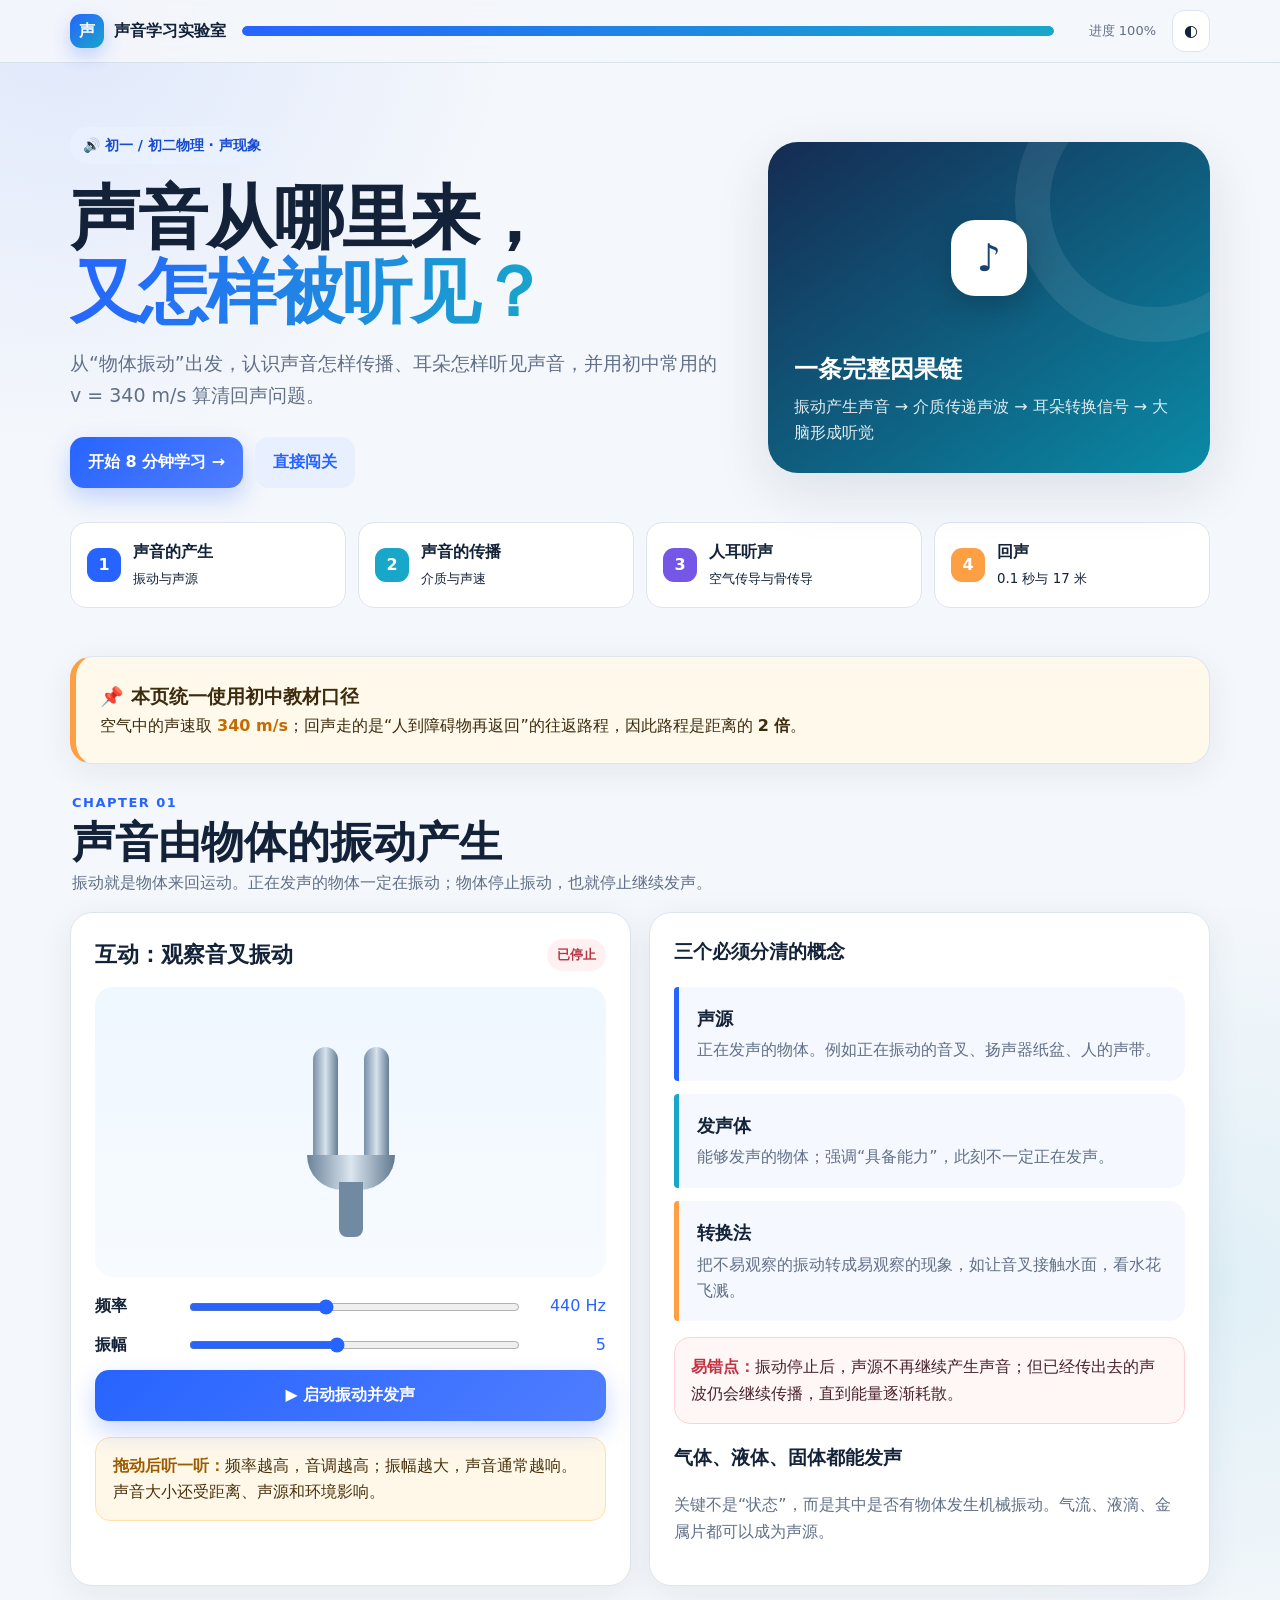
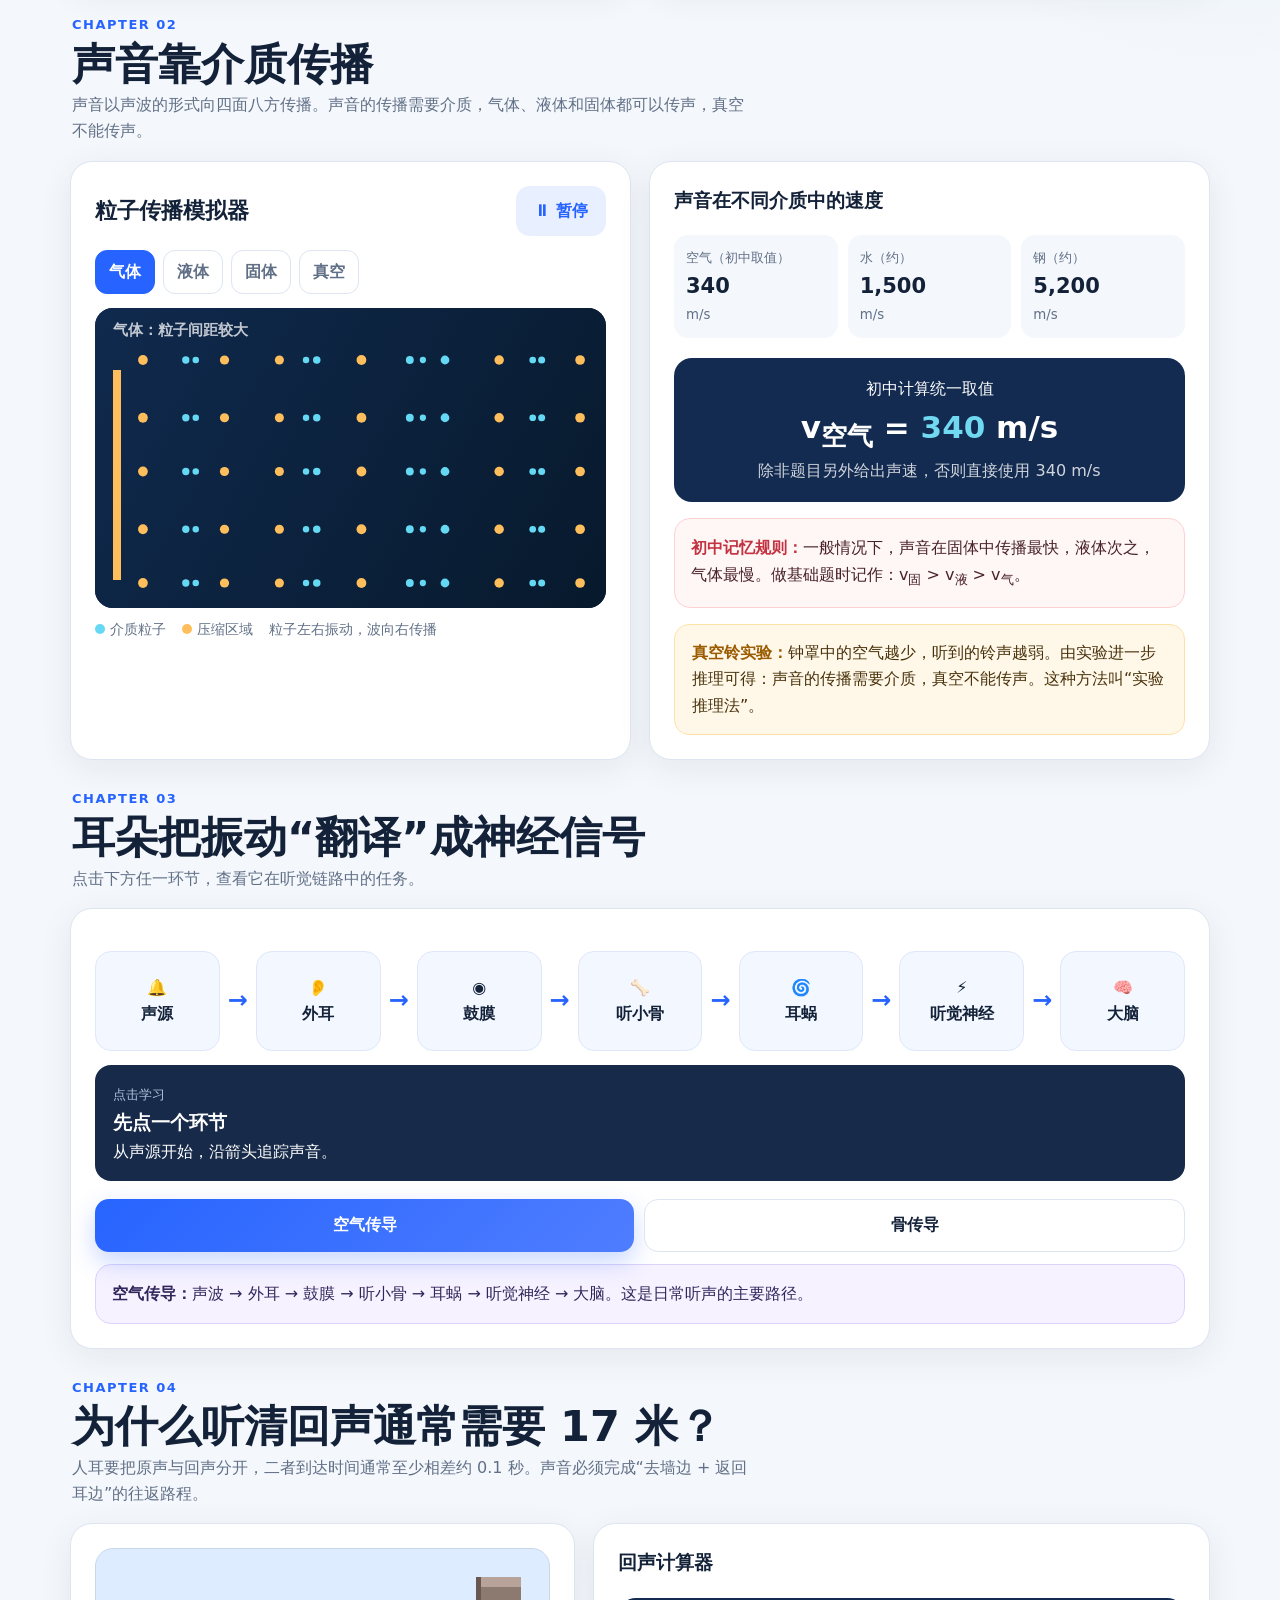
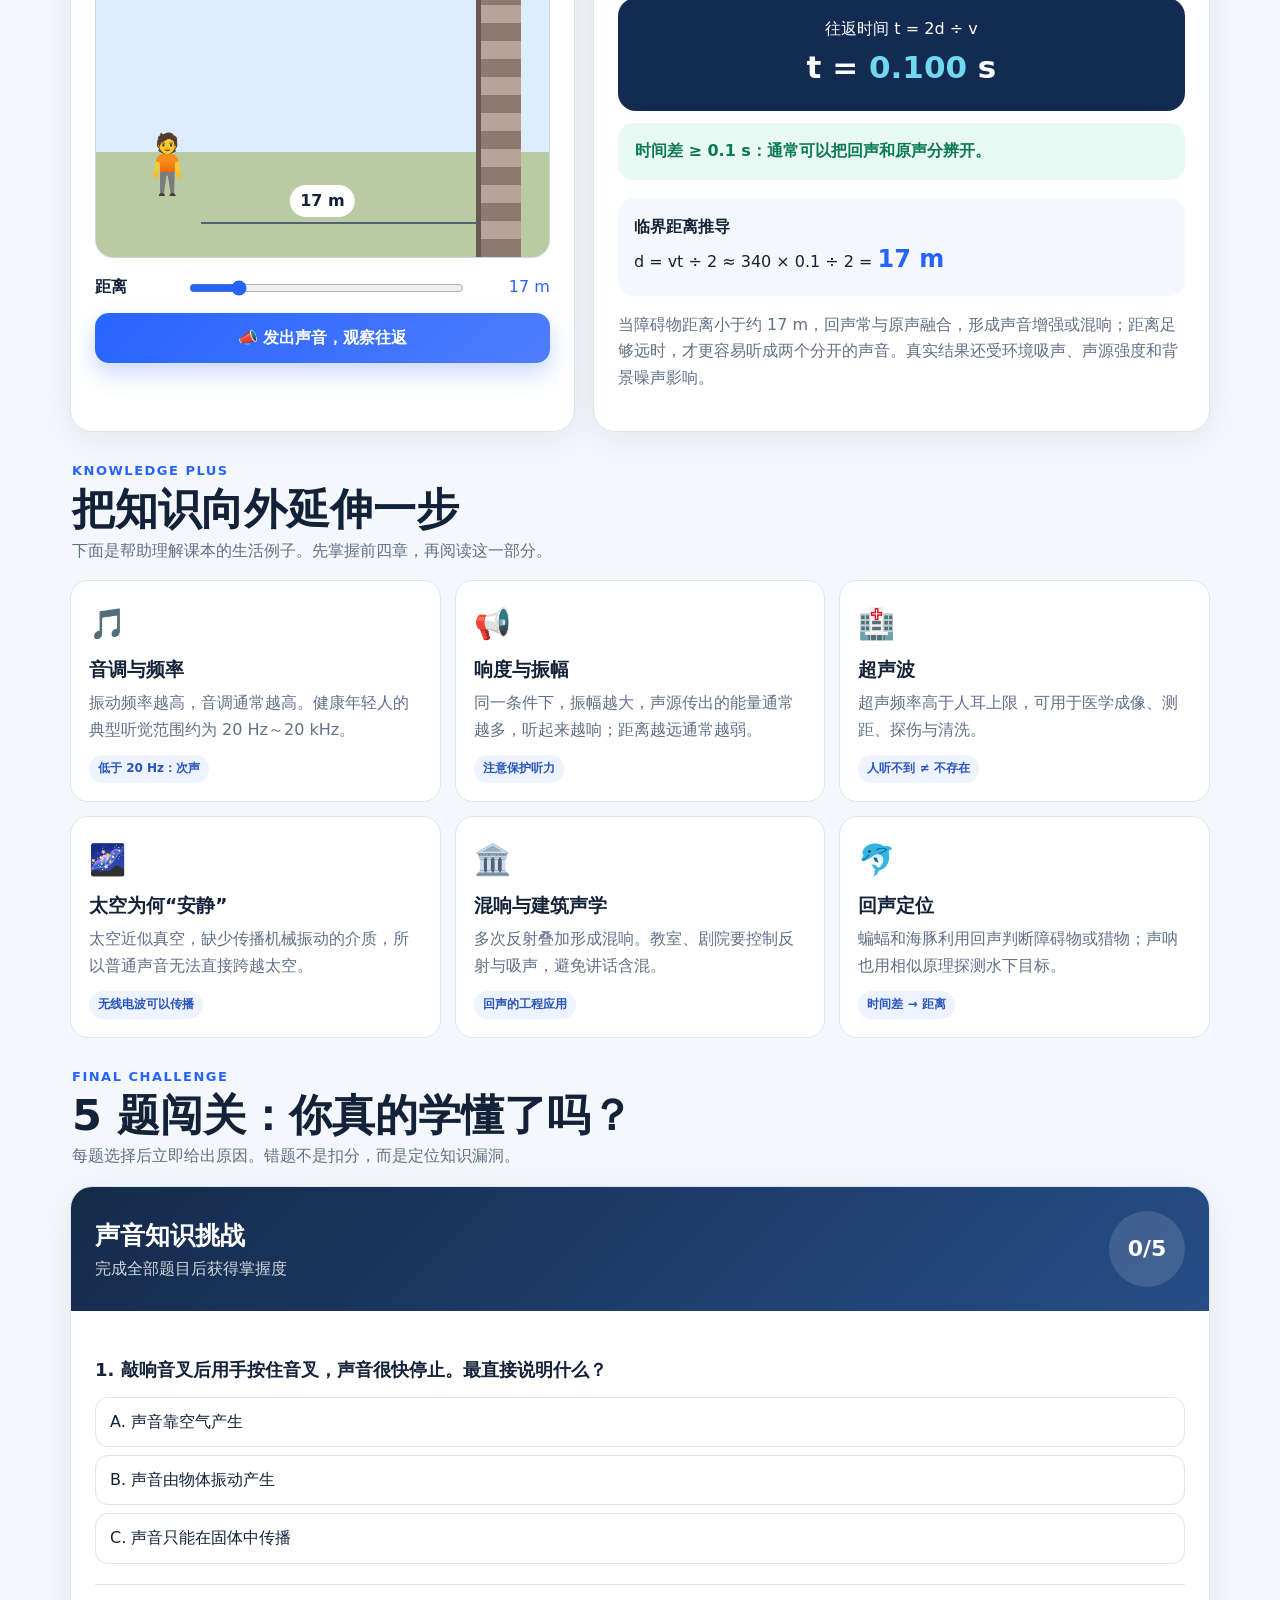
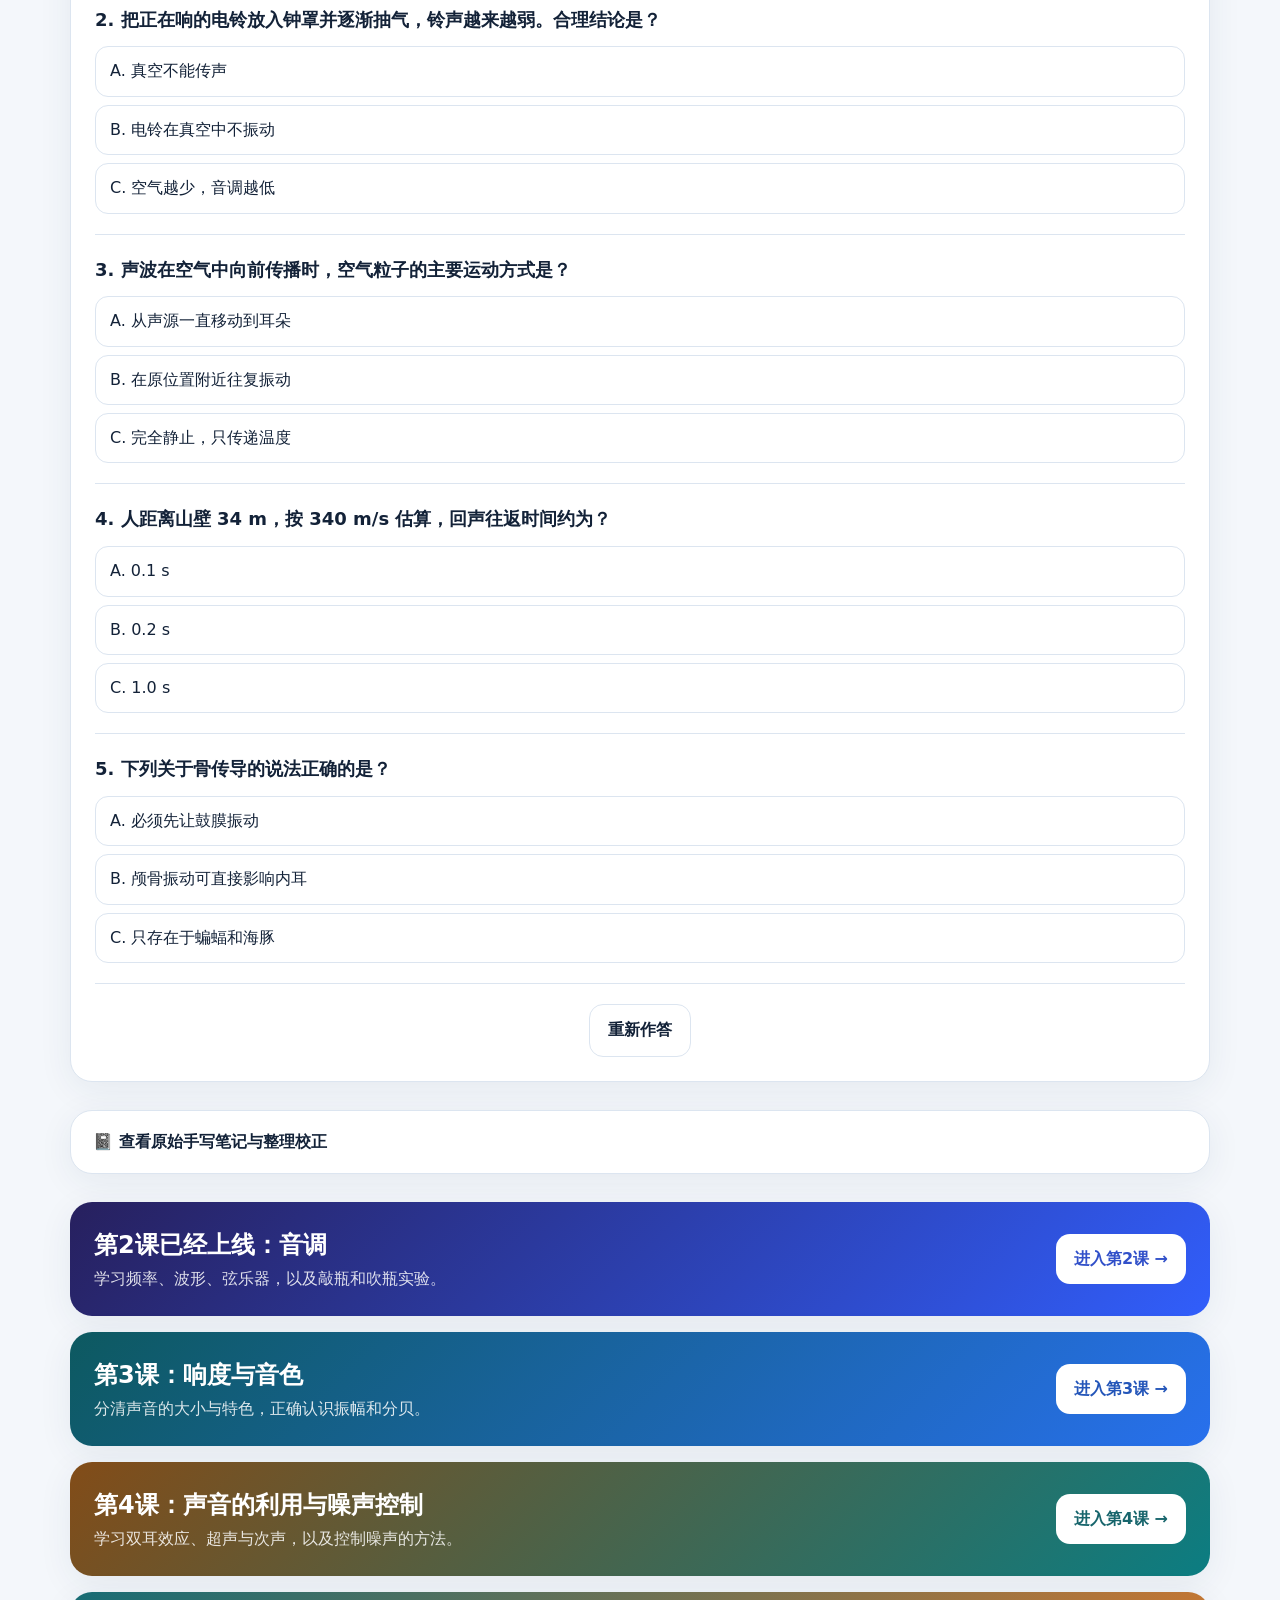
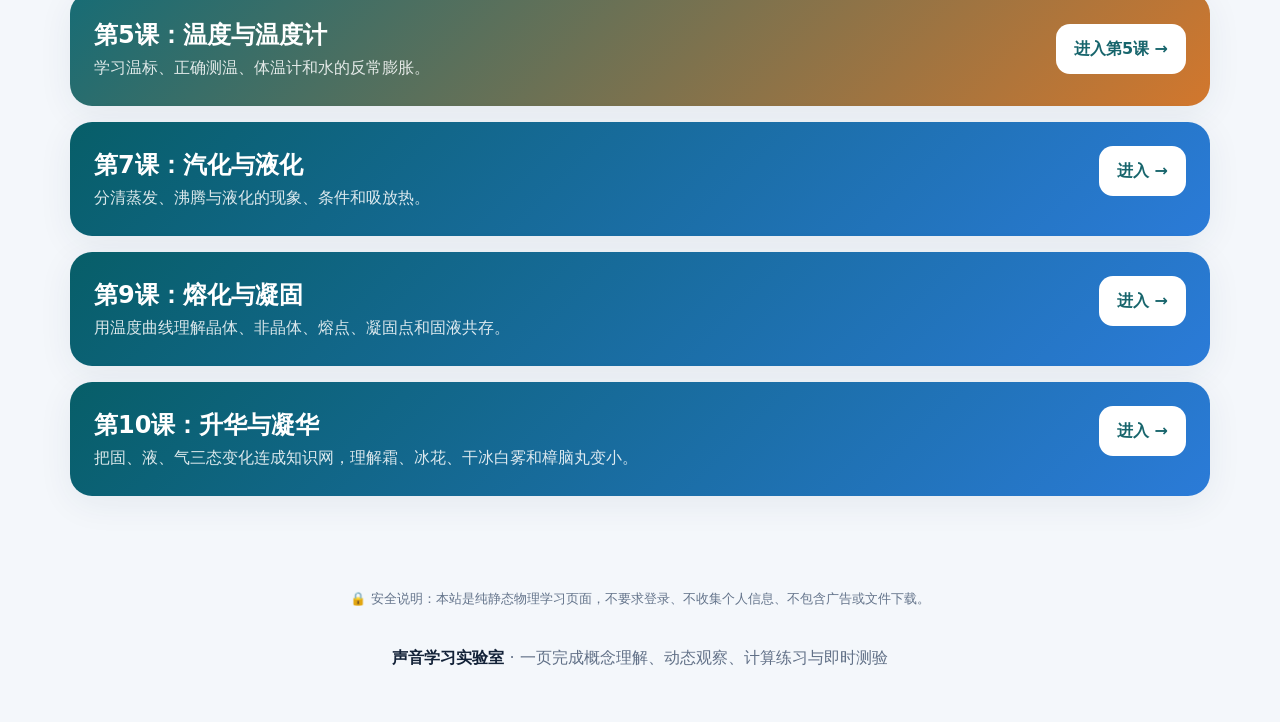
==== index.html @ b64713f6 "Add junior physics lessons 7 9 10" ====
<!doctype html>
<html lang="zh-CN">
<head><meta http-equiv="Content-Security-Policy" content="default-src 'self' data: blob:; script-src 'unsafe-inline'; style-src 'unsafe-inline'; img-src 'self' data:; connect-src 'none'; object-src 'none'; base-uri 'none'; form-action 'none'"><meta name="referrer" content="no-referrer">
<meta charset="utf-8"><meta name="viewport" content="width=device-width,initial-scale=1">
<meta name="description" content="面向初一、初二学生的交互式声音知识学习页，按照初中物理常用模型讲解声音。">
<title>初中声音学习实验室｜初一初二交互式物理课</title>
<style>
:root{--bg:#f4f7fb;--paper:#fff;--ink:#132238;--muted:#617087;--line:#dce5f0;--blue:#2764ff;--cyan:#18a6c9;--orange:#ff9f43;--green:#19a974;--red:#e4515d;--purple:#7557e8;--shadow:0 18px 55px rgba(30,54,86,.11);--radius:22px}*{box-sizing:border-box}html{scroll-behavior:smooth}body{margin:0;color:var(--ink);background:radial-gradient(circle at 5% 0%,rgba(39,100,255,.10),transparent 28rem),radial-gradient(circle at 95% 18%,rgba(24,166,201,.09),transparent 24rem),var(--bg);font-family:"Microsoft YaHei UI","Microsoft YaHei","PingFang SC",system-ui,sans-serif;line-height:1.65}button,input{font:inherit}button{cursor:pointer}.skip{position:absolute;left:-9999px}.skip:focus{left:16px;top:12px;z-index:99;background:#fff;padding:10px;border-radius:10px}.topbar{position:sticky;top:0;z-index:30;background:rgba(244,247,251,.9);backdrop-filter:blur(14px);border-bottom:1px solid rgba(210,220,232,.8)}.topbar-inner{max-width:1180px;margin:auto;padding:10px 20px;display:flex;align-items:center;gap:16px}.brand{display:flex;align-items:center;gap:10px;font-weight:900;white-space:nowrap}.brand-badge{width:34px;height:34px;border-radius:11px;display:grid;place-items:center;color:#fff;background:linear-gradient(135deg,var(--blue),var(--cyan));box-shadow:0 8px 18px rgba(39,100,255,.25)}.progress-shell{height:10px;flex:1;background:#e5ebf4;border-radius:999px;overflow:hidden}.progress-bar{height:100%;width:8%;border-radius:inherit;background:linear-gradient(90deg,var(--blue),var(--cyan));transition:.5s}.progress-text{font-size:13px;color:var(--muted);min-width:86px;text-align:right}.icon-btn{border:1px solid var(--line);background:var(--paper);border-radius:12px;padding:7px 11px;color:var(--ink)}.hero{max-width:1180px;margin:0 auto;padding:64px 20px 34px;display:grid;grid-template-columns:1.2fr .8fr;gap:34px;align-items:center}.eyebrow{display:inline-flex;gap:8px;align-items:center;background:#e9f0ff;color:#164bd0;font-weight:800;border-radius:999px;padding:7px 13px;font-size:14px}h1{font-size:clamp(38px,6vw,70px);line-height:1.05;margin:18px 0;letter-spacing:-2px}.gradient{color:transparent;background:linear-gradient(100deg,var(--blue),var(--cyan));background-clip:text;-webkit-background-clip:text}.lead{font-size:19px;color:var(--muted);max-width:720px}.hero-actions{display:flex;gap:12px;flex-wrap:wrap;margin-top:26px}.btn{border:0;border-radius:14px;padding:12px 18px;font-weight:800;transition:.2s;display:inline-flex;align-items:center;justify-content:center;gap:8px;text-decoration:none}.btn:hover{transform:translateY(-2px)}.btn-primary{color:#fff;background:linear-gradient(135deg,var(--blue),#4f7dff);box-shadow:0 10px 25px rgba(39,100,255,.25)}.btn-soft{color:var(--blue);background:#e8efff}.btn-outline{color:var(--ink);border:1px solid var(--line);background:var(--paper)}.hero-card{background:linear-gradient(145deg,#152b52,#0a8aa6);color:#fff;border-radius:30px;padding:26px;box-shadow:var(--shadow);overflow:hidden;position:relative;min-height:320px}.hero-card:before{content:"";position:absolute;width:210px;height:210px;border:35px solid rgba(255,255,255,.08);border-radius:50%;right:-85px;top:-80px}.sound-rings{height:180px;display:grid;place-items:center;position:relative}.ring{position:absolute;border:3px solid rgba(255,255,255,.38);border-radius:50%;animation:ring 2.4s ease-out infinite}.ring:nth-child(2){animation-delay:.6s}.ring:nth-child(3){animation-delay:1.2s}.speaker{width:76px;height:76px;background:#fff;color:#184272;border-radius:24px;display:grid;place-items:center;font-size:38px;z-index:2;box-shadow:0 10px 30px rgba(0,0,0,.2)}@keyframes ring{0%{width:70px;height:70px;opacity:1}100%{width:290px;height:180px;opacity:0}}.map{max-width:1180px;margin:0 auto;padding:0 20px 28px}.map-grid{display:grid;grid-template-columns:repeat(4,1fr);gap:12px}.map a{text-decoration:none;color:inherit;background:var(--paper);border:1px solid var(--line);border-radius:16px;padding:16px;display:flex;align-items:center;gap:12px;transition:.2s}.map a:hover{border-color:#91afff;transform:translateY(-2px)}.map-n{width:34px;height:34px;display:grid;place-items:center;border-radius:11px;color:#fff;font-weight:900;background:var(--blue)}main{max-width:1180px;margin:auto;padding:10px 20px 80px}.section{scroll-margin-top:80px;margin-top:28px}.section-head{display:flex;align-items:end;justify-content:space-between;gap:20px;margin:0 2px 16px}.section-kicker{font-size:13px;color:var(--blue);font-weight:900;letter-spacing:1.5px;text-transform:uppercase}.section h2{font-size:clamp(28px,4vw,43px);line-height:1.12;margin:4px 0}.section-intro{color:var(--muted);max-width:680px}.card{background:var(--paper);border:1px solid var(--line);border-radius:var(--radius);box-shadow:0 8px 35px rgba(30,54,86,.07)}.pad{padding:24px}.grid-2{display:grid;grid-template-columns:1fr 1fr;gap:18px}.fact{border-left:5px solid var(--blue);padding:17px 18px;background:#f5f8ff;border-radius:4px 16px 16px 4px}.fact strong{display:block;font-size:18px}.fact p{margin:4px 0 0;color:var(--muted)}.demo-head{display:flex;justify-content:space-between;align-items:center;gap:12px;margin-bottom:14px}.demo-head h3{margin:0;font-size:22px}.status-pill{border-radius:999px;padding:5px 10px;font-size:13px;font-weight:800;background:#e9f9f3;color:#087753}.status-pill.stop{background:#fff1f1;color:#b63742}.vibration-stage{min-height:290px;border-radius:18px;background:linear-gradient(180deg,#eff7ff,#f7fbff);position:relative;overflow:hidden;display:grid;place-items:center}.fork{position:relative;width:150px;height:210px}.fork-prong{position:absolute;top:20px;width:25px;height:125px;border-radius:14px 14px 7px 7px;background:linear-gradient(90deg,#7890a9,#d7e2ec,#657e97)}.fork-prong.left{left:37px}.fork-prong.right{right:37px}.fork-base{position:absolute;width:88px;height:35px;left:31px;top:128px;border-radius:0 0 45px 45px;background:linear-gradient(90deg,#6a829a,#dbe6ef,#617990)}.fork-handle{position:absolute;left:63px;top:155px;width:24px;height:55px;border-radius:0 0 8px 8px;background:#728aa1}.vibrating .fork-prong.left{animation:prongL .18s ease-in-out infinite alternate}.vibrating .fork-prong.right{animation:prongR .18s ease-in-out infinite alternate}@keyframes prongL{to{transform:translateX(calc(-1 * var(--amp,7px)))}}@keyframes prongR{to{transform:translateX(var(--amp,7px))}}.wave-line{position:absolute;top:50%;width:33%;height:110px;opacity:0}.wave-line.left{left:0}.wave-line.right{right:0;transform:scaleX(-1)}.vibrating .wave-line{animation:fadewave 1.1s infinite}@keyframes fadewave{0%,100%{opacity:.3}50%{opacity:1}}.controls{display:grid;gap:12px;margin-top:16px}.control-row{display:grid;grid-template-columns:80px 1fr 76px;align-items:center;gap:12px}.control-row label{font-weight:800}.control-row output{text-align:right;color:var(--blue);font-variant-numeric:tabular-nums}.range{width:100%;accent-color:var(--blue)}.insight{margin-top:16px;padding:15px 17px;border-radius:15px;background:#fff8e9;border:1px solid #ffe1a6;color:#49320b}.insight b{color:#9b5b00}.tab-row{display:flex;gap:8px;flex-wrap:wrap}.tab{border:1px solid var(--line);background:var(--paper);border-radius:12px;padding:8px 13px;font-weight:800;color:var(--muted)}.tab.active{color:#fff;background:var(--blue);border-color:var(--blue)}#mediumCanvas{width:100%;height:300px;border-radius:18px;background:#0f2543;display:block;margin-top:14px}.legend{display:flex;gap:16px;flex-wrap:wrap;color:var(--muted);font-size:14px;margin-top:10px}.dot{width:10px;height:10px;border-radius:50%;display:inline-block;margin-right:5px}.metric-row{display:grid;grid-template-columns:repeat(3,1fr);gap:10px;margin-top:14px}.metric{background:#f4f7fb;border-radius:14px;padding:12px}.metric small{color:var(--muted);display:block}.metric strong{font-size:21px}.correction{border:1px solid #ffd1d5;background:#fff6f6;color:#482227;padding:16px;border-radius:16px;margin-top:16px}.correction b{color:#c23240}.formula{background:#132b50;color:#fff;border-radius:18px;padding:18px;text-align:center}.formula .big{font-size:clamp(22px,3vw,31px);font-weight:900}.formula .big span{color:#70d8f0}.ear-flow{display:flex;gap:8px;align-items:center;margin-top:18px}.ear-node{flex:1;min-height:100px;padding:12px 8px;border-radius:16px;background:#f3f7ff;border:1px solid #dfe8fa;color:var(--ink);text-align:center;font-weight:800;transition:.2s}.ear-node:hover,.ear-node.active{background:#e5edff;border-color:#7da0ff;transform:translateY(-3px)}.arrow{text-align:center;color:var(--blue);font-size:24px;font-weight:bold}.explain-box{margin-top:14px;min-height:92px;border-radius:16px;padding:16px 18px;background:#172a49;color:#fff}.explain-box small{color:#adc1dc}.path-switch{display:flex;gap:10px;margin-top:18px}.path-switch button{flex:1}.path-panel{margin-top:12px;background:#f6f2ff;border:1px solid #ded2ff;color:#31275b;border-radius:16px;padding:16px}.path-panel[hidden]{display:none}.echo-layout{display:grid;grid-template-columns:.9fr 1.1fr;gap:18px}.echo-stage{height:310px;border-radius:18px;position:relative;overflow:hidden;background:linear-gradient(#ddecff 0 66%,#b9cba0 66%);border:1px solid #c9d8e9}.person{position:absolute;left:35px;bottom:45px;font-size:58px;z-index:2}.wall{position:absolute;right:28px;top:28px;bottom:0;width:45px;background:repeating-linear-gradient(0deg,#8c7a70 0 18px,#b7a399 18px 36px);border-left:5px solid #695851}.distance-line{position:absolute;left:105px;right:72px;bottom:33px;height:2px;background:#526272}.distance-label{position:absolute;left:50%;bottom:40px;transform:translateX(-50%);background:#fff;color:#132238;border-radius:999px;padding:3px 10px;font-weight:800}.pulse{position:absolute;left:92px;bottom:87px;width:28px;height:28px;border:4px solid var(--blue);border-radius:50%;opacity:0}.pulse.go{animation:echoPulse var(--echo-time,2s) linear 1}@keyframes echoPulse{0%{left:92px;opacity:1;border-color:var(--blue)}48%{left:calc(100% - 100px);opacity:1;border-color:var(--blue)}52%{left:calc(100% - 100px);border-color:var(--orange)}100%{left:92px;opacity:.15;border-color:var(--orange)}}.verdict{margin-top:12px;border-radius:16px;padding:15px 17px;font-weight:800}.verdict.echo{background:#e8f8f2;color:#0b7956}.verdict.mix{background:#fff3df;color:#915500}.knowledge-grid{display:grid;grid-template-columns:repeat(3,1fr);gap:14px}.knowledge{padding:18px;border-radius:18px;background:var(--paper);border:1px solid var(--line)}.knowledge .emoji{font-size:30px}.knowledge h3{margin:7px 0 4px}.knowledge p{color:var(--muted);margin:0}.tag{display:inline-block;margin-top:12px;padding:4px 9px;border-radius:999px;background:#edf3ff;color:#2954bc;font-size:12px;font-weight:800}.quiz-wrap{overflow:hidden}.quiz-top{background:linear-gradient(135deg,#152a4a,#264e87);color:#fff;padding:24px;display:flex;justify-content:space-between;align-items:center}.score-orb{width:76px;height:76px;border-radius:50%;background:rgba(255,255,255,.13);display:grid;place-items:center;font-size:22px;font-weight:900}.quiz-body{padding:24px}.q-card{padding:20px 0;border-bottom:1px solid var(--line)}.q-title{font-size:18px;font-weight:900;margin-bottom:12px}.options{display:grid;gap:8px}.option{width:100%;text-align:left;border:1px solid var(--line);background:var(--paper);border-radius:13px;padding:11px 14px;color:var(--ink)}.option:hover{border-color:#8aa9ff;background:#f6f8ff}.option.correct{border-color:#35b789;background:#eaf9f3;color:#087554}.option.wrong{border-color:#e56570;background:#fff0f1;color:#a92f39}.option:disabled{cursor:default}.feedback{display:none;margin-top:10px;border-radius:12px;padding:10px 13px;background:#f4f7fb;color:#53647a}.feedback.show{display:block}.quiz-actions{display:flex;justify-content:center;gap:10px;margin-top:20px}details.notes{margin-top:28px}.notes summary{cursor:pointer;padding:18px 22px;font-weight:900;list-style:none}.notes summary::-webkit-details-marker{display:none}.notes-inner{padding:0 22px 22px;display:grid;grid-template-columns:.65fr 1.35fr;gap:18px}.notes-img{width:100%;max-height:560px;object-fit:contain;background:#eef2f6;border-radius:16px}.transcript{background:#f7f9fc;border-radius:16px;padding:18px}.transcript h3{margin-top:0}.transcript li{margin-bottom:8px}.footer{max-width:1180px;margin:auto;padding:0 20px 50px;color:var(--muted);text-align:center}.footer b{color:var(--ink)}.toast{position:fixed;right:18px;bottom:18px;background:#14284a;color:#fff;border-radius:13px;padding:12px 16px;box-shadow:var(--shadow);transform:translateY(100px);opacity:0;transition:.3s;z-index:99}.toast.show{transform:none;opacity:1}body.dark{--bg:#0c1422;--paper:#142033;--ink:#eaf1fb;--muted:#a7b5c8;--line:#2a3a50;--shadow:0 18px 55px rgba(0,0,0,.3)}body.dark .topbar{background:rgba(12,20,34,.9)}body.dark .fact,body.dark .metric,body.dark .knowledge,body.dark .option,body.dark .transcript{background:#18263a}body.dark .vibration-stage{background:linear-gradient(180deg,#132844,#101e32)}body.dark .ear-node{background:#192c47;border-color:#314966}@media(max-width:900px){.hero,.grid-2,.echo-layout,.notes-inner{grid-template-columns:1fr}.hero{padding-top:38px}.map-grid{grid-template-columns:1fr 1fr}.ear-flow{overflow-x:auto;align-items:stretch}.ear-node{min-width:120px}.knowledge-grid{grid-template-columns:1fr 1fr}}@media(max-width:600px){.progress-text,.brand span:last-child{display:none}.hero{padding:38px 16px 25px}.map,main{padding-left:14px;padding-right:14px}.map-grid,.knowledge-grid{grid-template-columns:1fr}.control-row{grid-template-columns:70px 1fr 62px}.metric-row{grid-template-columns:1fr}.quiz-top{align-items:flex-start}.notes-inner{padding-left:14px;padding-right:14px}}@media(prefers-reduced-motion:reduce){*{scroll-behavior:auto!important;animation-duration:.001ms!important;animation-iteration-count:1!important;transition:none!important}}
</style></head><body>
<a class="skip" href="#main">跳到主要内容</a><header class="topbar"><div class="topbar-inner"><div class="brand"><span class="brand-badge">声</span><span>声音学习实验室</span></div><div class="progress-shell"><div id="progressBar" class="progress-bar"></div></div><div id="progressText" class="progress-text">进度 0%</div><button id="themeBtn" class="icon-btn" aria-label="切换深浅色">◐</button></div></header>
<section class="hero"><div><span class="eyebrow">🔊 初一 / 初二物理 · 声现象</span><h1>声音从哪里来，<br><span class="gradient">又怎样被听见？</span></h1><p class="lead">从“物体振动”出发，认识声音怎样传播、耳朵怎样听见声音，并用初中常用的 v = 340 m/s 算清回声问题。</p><div class="hero-actions"><a class="btn btn-primary" href="#source">开始 8 分钟学习 →</a><a class="btn btn-soft" href="#quiz">直接闯关</a></div></div><div class="hero-card"><div class="sound-rings"><div class="ring"></div><div class="ring"></div><div class="ring"></div><div class="speaker">♪</div></div><h3 style="font-size:24px;margin:2px 0 4px">一条完整因果链</h3><div style="opacity:.88">振动产生声音 → 介质传递声波 → 耳朵转换信号 → 大脑形成听觉</div></div></section>
<nav class="map"><div class="map-grid"><a href="#source"><span class="map-n">1</span><span><b>声音的产生</b><br><small>振动与声源</small></span></a><a href="#travel"><span class="map-n" style="background:var(--cyan)">2</span><span><b>声音的传播</b><br><small>介质与声速</small></span></a><a href="#hearing"><span class="map-n" style="background:var(--purple)">3</span><span><b>人耳听声</b><br><small>空气传导与骨传导</small></span></a><a href="#echo"><span class="map-n" style="background:var(--orange)">4</span><span><b>回声</b><br><small>0.1 秒与 17 米</small></span></a></div></nav>
<main id="main"><div class="card pad" style="margin-top:10px;border-left:6px solid var(--orange);background:#fff9ec;color:#3d2b0d"><b style="font-size:19px">📌 本页统一使用初中教材口径</b><div>空气中的声速取 <b style="color:#c56b00">340 m/s</b>；回声走的是“人到障碍物再返回”的往返路程，因此路程是距离的 <b>2 倍</b>。</div></div><section id="source" class="section track" data-id="source"><div class="section-head"><div><div class="section-kicker">Chapter 01</div><h2>声音由物体的振动产生</h2><div class="section-intro">振动就是物体来回运动。正在发声的物体一定在振动；物体停止振动，也就停止继续发声。</div></div></div><div class="grid-2"><div class="card pad"><div class="demo-head"><h3>互动：观察音叉振动</h3><span id="vibStatus" class="status-pill stop">已停止</span></div><div id="vibrationStage" class="vibration-stage"><svg class="wave-line left" viewBox="0 0 260 100"><path d="M260 50 C220 0 200 100 160 50 S100 0 60 50 S20 100 0 50" fill="none" stroke="#2764ff" stroke-width="5"/></svg><div class="fork"><div class="fork-prong left"></div><div class="fork-prong right"></div><div class="fork-base"></div><div class="fork-handle"></div></div><svg class="wave-line right" viewBox="0 0 260 100"><path d="M260 50 C220 0 200 100 160 50 S100 0 60 50 S20 100 0 50" fill="none" stroke="#2764ff" stroke-width="5"/></svg></div><div class="controls"><div class="control-row"><label for="freq">频率</label><input id="freq" class="range" type="range" min="120" max="900" value="440"><output id="freqOut">440 Hz</output></div><div class="control-row"><label for="amp">振幅</label><input id="amp" class="range" type="range" min="1" max="10" value="5"><output id="ampOut">5</output></div><button id="vibBtn" class="btn btn-primary">▶ 启动振动并发声</button></div><div class="insight"><b>拖动后听一听：</b>频率越高，音调越高；振幅越大，声音通常越响。声音大小还受距离、声源和环境影响。</div></div><div class="card pad"><h3 style="margin-top:0">三个必须分清的概念</h3><div style="display:grid;gap:13px"><div class="fact"><strong>声源</strong><p>正在发声的物体。例如正在振动的音叉、扬声器纸盆、人的声带。</p></div><div class="fact" style="border-color:var(--cyan)"><strong>发声体</strong><p>能够发声的物体；强调“具备能力”，此刻不一定正在发声。</p></div><div class="fact" style="border-color:var(--orange)"><strong>转换法</strong><p>把不易观察的振动转成易观察的现象，如让音叉接触水面，看水花飞溅。</p></div></div><div class="correction"><b>易错点：</b>振动停止后，声源不再继续产生声音；但已经传出去的声波仍会继续传播，直到能量逐渐耗散。</div><h3>气体、液体、固体都能发声</h3><p style="color:var(--muted)">关键不是“状态”，而是其中是否有物体发生机械振动。气流、液滴、金属片都可以成为声源。</p></div></div></section>
<section id="travel" class="section track" data-id="travel"><div class="section-head"><div><div class="section-kicker">Chapter 02</div><h2>声音靠介质传播</h2><div class="section-intro">声音以声波的形式向四面八方传播。声音的传播需要介质，气体、液体和固体都可以传声，真空不能传声。</div></div></div><div class="grid-2"><div class="card pad"><div class="demo-head"><h3>粒子传播模拟器</h3><button id="mediumPlay" class="btn btn-soft">⏸ 暂停</button></div><div class="tab-row"><button class="tab active" data-medium="gas">气体</button><button class="tab" data-medium="liquid">液体</button><button class="tab" data-medium="solid">固体</button><button class="tab" data-medium="vacuum">真空</button></div><canvas id="mediumCanvas" width="700" height="300" aria-label="声波在介质中的粒子运动动画"></canvas><div class="legend"><span><i class="dot" style="background:#65d9f3"></i>介质粒子</span><span><i class="dot" style="background:#ffbe5c"></i>压缩区域</span><span>粒子左右振动，波向右传播</span></div></div><div class="card pad"><h3 style="margin-top:0">声音在不同介质中的速度</h3><div class="metric-row"><div class="metric"><small>空气（初中取值）</small><strong>340</strong><small>m/s</small></div><div class="metric"><small>水（约）</small><strong>1,500</strong><small>m/s</small></div><div class="metric"><small>钢（约）</small><strong>5,200</strong><small>m/s</small></div></div><div class="formula" style="margin-top:20px"><div>初中计算统一取值</div><div class="big">v<sub>空气</sub> = <span>340</span> m/s</div><div style="opacity:.8">除非题目另外给出声速，否则直接使用 340 m/s</div></div><div class="correction"><b>初中记忆规则：</b>一般情况下，声音在固体中传播最快，液体次之，气体最慢。做基础题时记作：v<sub>固</sub> &gt; v<sub>液</sub> &gt; v<sub>气</sub>。</div><div class="insight"><b>真空铃实验：</b>钟罩中的空气越少，听到的铃声越弱。由实验进一步推理可得：声音的传播需要介质，真空不能传声。这种方法叫“实验推理法”。</div></div></div></section>
<section id="hearing" class="section track" data-id="hearing"><div class="section-head"><div><div class="section-kicker">Chapter 03</div><h2>耳朵把振动“翻译”成神经信号</h2><div class="section-intro">点击下方任一环节，查看它在听觉链路中的任务。</div></div></div><div class="card pad"><div class="ear-flow"><button class="ear-node" data-title="声源" data-desc="声源振动，在周围介质中形成疏密相间的声波。">🔔<br>声源</button><div class="arrow">→</div><button class="ear-node" data-title="耳廓与耳道" data-desc="耳廓收集声音，耳道把声波引向鼓膜。">👂<br>外耳</button><div class="arrow">→</div><button class="ear-node" data-title="鼓膜" data-desc="声波使鼓膜振动，把空气中的声振动转换为机械振动。">◉<br>鼓膜</button><div class="arrow">→</div><button class="ear-node" data-title="听小骨" data-desc="锤骨、砧骨、镫骨组成听小骨链，传递并调节机械振动。">🦴<br>听小骨</button><div class="arrow">→</div><button class="ear-node" data-title="耳蜗" data-desc="耳蜗内的液体和感觉细胞受到刺激，把机械振动转换为电信号。">🌀<br>耳蜗</button><div class="arrow">→</div><button class="ear-node" data-title="听觉神经" data-desc="听觉神经把电信号送往大脑。">⚡<br>听觉神经</button><div class="arrow">→</div><button class="ear-node" data-title="大脑" data-desc="大脑对信号进行识别和解释，我们才真正形成听觉。">🧠<br>大脑</button></div><div id="earExplain" class="explain-box"><small>点击学习</small><div style="font-size:19px;font-weight:900">先点一个环节</div><div>从声源开始，沿箭头追踪声音。</div></div><div class="path-switch"><button id="airPathBtn" class="btn btn-primary">空气传导</button><button id="bonePathBtn" class="btn btn-outline">骨传导</button></div><div id="airPath" class="path-panel"><b>空气传导：</b>声波 → 外耳 → 鼓膜 → 听小骨 → 耳蜗 → 听觉神经 → 大脑。这是日常听声的主要路径。</div><div id="bonePath" class="path-panel" hidden><b>骨传导：</b>声音振动 → 颅骨 → 直接带动内耳耳蜗 → 听觉神经 → 大脑。捂住耳朵说话仍能听见自己声音，其中就有骨传导的贡献。</div></div></section>
<section id="echo" class="section track" data-id="echo"><div class="section-head"><div><div class="section-kicker">Chapter 04</div><h2>为什么听清回声通常需要 17 米？</h2><div class="section-intro">人耳要把原声与回声分开，二者到达时间通常至少相差约 0.1 秒。声音必须完成“去墙边 + 返回耳边”的往返路程。</div></div></div><div class="echo-layout"><div class="card pad"><div class="echo-stage"><div class="person">🧍</div><div class="wall"></div><div id="pulse" class="pulse"></div><div class="distance-line"></div><div id="distanceLabel" class="distance-label">17 m</div></div><div class="control-row" style="margin-top:16px"><label for="distance">距离</label><input id="distance" class="range" type="range" min="1" max="100" value="17"><output id="distanceOut">17 m</output></div><button id="echoBtn" class="btn btn-primary" style="width:100%;margin-top:12px">📣 发出声音，观察往返</button></div><div class="card pad"><h3 style="margin-top:0">回声计算器</h3><div class="formula"><div>往返时间 t = 2d ÷ v</div><div class="big">t = <span id="delay">0.100</span> s</div></div><div id="echoVerdict" class="verdict echo">时间差约为 0.1 s，处在能否分辨回声的临界附近。</div><div style="margin-top:18px;background:#f4f7fb;color:#132238;padding:16px;border-radius:16px"><b>临界距离推导</b><br>d = vt ÷ 2 ≈ 340 × 0.1 ÷ 2 = <b style="color:var(--blue);font-size:24px">17 m</b></div><p style="color:var(--muted)">当障碍物距离小于约 17 m，回声常与原声融合，形成声音增强或混响；距离足够远时，才更容易听成两个分开的声音。真实结果还受环境吸声、声源强度和背景噪声影响。</p></div></div></section>
<section id="extend" class="section track" data-id="extend"><div class="section-head"><div><div class="section-kicker">Knowledge Plus</div><h2>把知识向外延伸一步</h2><div class="section-intro">下面是帮助理解课本的生活例子。先掌握前四章，再阅读这一部分。</div></div></div><div class="knowledge-grid"><article class="knowledge"><div class="emoji">🎵</div><h3>音调与频率</h3><p>振动频率越高，音调通常越高。健康年轻人的典型听觉范围约为 20 Hz～20 kHz。</p><span class="tag">低于 20 Hz：次声</span></article><article class="knowledge"><div class="emoji">📢</div><h3>响度与振幅</h3><p>同一条件下，振幅越大，声源传出的能量通常越多，听起来越响；距离越远通常越弱。</p><span class="tag">注意保护听力</span></article><article class="knowledge"><div class="emoji">🏥</div><h3>超声波</h3><p>超声频率高于人耳上限，可用于医学成像、测距、探伤与清洗。</p><span class="tag">人听不到 ≠ 不存在</span></article><article class="knowledge"><div class="emoji">🌌</div><h3>太空为何“安静”</h3><p>太空近似真空，缺少传播机械振动的介质，所以普通声音无法直接跨越太空。</p><span class="tag">无线电波可以传播</span></article><article class="knowledge"><div class="emoji">🏛️</div><h3>混响与建筑声学</h3><p>多次反射叠加形成混响。教室、剧院要控制反射与吸声，避免讲话含混。</p><span class="tag">回声的工程应用</span></article><article class="knowledge"><div class="emoji">🐬</div><h3>回声定位</h3><p>蝙蝠和海豚利用回声判断障碍物或猎物；声呐也用相似原理探测水下目标。</p><span class="tag">时间差 → 距离</span></article></div></section>
<section id="quiz" class="section track" data-id="quiz"><div class="section-head"><div><div class="section-kicker">Final Challenge</div><h2>5 题闯关：你真的学懂了吗？</h2><div class="section-intro">每题选择后立即给出原因。错题不是扣分，而是定位知识漏洞。</div></div></div><div class="card quiz-wrap"><div class="quiz-top"><div><h3 style="margin:0;font-size:25px">声音知识挑战</h3><div style="opacity:.8">完成全部题目后获得掌握度</div></div><div id="scoreOrb" class="score-orb">0/5</div></div><div id="quizBody" class="quiz-body"></div></div></section>
<details class="notes card"><summary>📓 查看原始手写笔记与整理校正</summary><div class="notes-inner"><img class="notes-img" src="[data-uri]" alt="用户提供的声音知识手写笔记"><div class="transcript"><h3>笔记主线</h3><ol><li><b>声音由振动产生：</b>声源、发声体、转换法；振动停止则声源停止发声。</li><li><b>声音的传播：</b>以声波向周围传播，传播需要介质；真空不能传声。</li><li><b>人耳听声：</b>空气传导与骨传导；声速与介质、温度有关。</li><li><b>回声：</b>原声与回声时间差约 0.1 s，按 340 m/s 估算，反射面距离约 17 m。</li></ol><h3>本页采用的初中计算约定</h3><ul><li>空气中的声速统一取 340 m/s。</li><li>一般按“固体传声最快、液体次之、气体最慢”完成基础题。</li><li>回声计算使用 t = 2d ÷ v，注意声音要走往返路程。</li></ul></div></div></details><div class="card pad" style="margin-top:28px;background:linear-gradient(135deg,#27205e,#315efb);color:#fff;border:0"><div style="display:flex;align-items:center;justify-content:space-between;gap:18px;flex-wrap:wrap"><div><b style="font-size:24px">第2课已经上线：音调</b><div style="opacity:.85">学习频率、波形、弦乐器，以及敲瓶和吹瓶实验。</div></div><a class="btn" style="background:#fff;color:#3150c9" href="pitch/">进入第2课 →</a></div></div><div class="card pad" style="margin-top:16px;background:linear-gradient(135deg,#0d5960,#2870ed);color:#fff;border:0"><div style="display:flex;align-items:center;justify-content:space-between;gap:18px;flex-wrap:wrap"><div><b style="font-size:24px">第3课：响度与音色</b><div style="opacity:.85">分清声音的大小与特色，正确认识振幅和分贝。</div></div><a class="btn" style="background:#fff;color:#2456b9" href="loudness/">进入第3课 →</a></div></div><div class="card pad" style="margin-top:16px;background:linear-gradient(135deg,#824c18,#0b7d82);color:#fff;border:0"><div style="display:flex;align-items:center;justify-content:space-between;gap:18px;flex-wrap:wrap"><div><b style="font-size:24px">第4课：声音的利用与噪声控制</b><div style="opacity:.85">学习双耳效应、超声与次声，以及控制噪声的方法。</div></div><a class="btn" style="background:#fff;color:#17656c" href="applications/">进入第4课 →</a></div></div><div class="card pad" style="margin-top:16px;background:linear-gradient(135deg,#176c75,#d2772d);color:#fff;border:0"><div style="display:flex;align-items:center;justify-content:space-between;gap:18px;flex-wrap:wrap"><div><b style="font-size:24px">第5课：温度与温度计</b><div style="opacity:.85">学习温标、正确测温、体温计和水的反常膨胀。</div></div><a class="btn" style="background:#fff;color:#17656c" href="temperature/">进入第5课 →</a></div></div><div class="card pad" style="margin-top:16px;background:linear-gradient(135deg,#075e68,#2b7bd8);color:#fff;border:0"><b style="font-size:24px">第7课：汽化与液化</b><a class="btn" style="float:right;background:#fff;color:#17656c" href="vaporization/">进入 →</a><div style="opacity:.85">分清蒸发、沸腾与液化的现象、条件和吸放热。</div></div><div class="card pad" style="margin-top:16px;background:linear-gradient(135deg,#075e68,#2b7bd8);color:#fff;border:0"><b style="font-size:24px">第9课：熔化与凝固</b><a class="btn" style="float:right;background:#fff;color:#17656c" href="melting/">进入 →</a><div style="opacity:.85">用温度曲线理解晶体、非晶体、熔点、凝固点和固液共存。</div></div><div class="card pad" style="margin-top:16px;background:linear-gradient(135deg,#075e68,#2b7bd8);color:#fff;border:0"><b style="font-size:24px">第10课：升华与凝华</b><a class="btn" style="float:right;background:#fff;color:#17656c" href="sublimation/">进入 →</a><div style="opacity:.85">把固、液、气三态变化连成知识网，理解霜、冰花、干冰白雾和樟脑丸变小。</div></div></main><div style="max-width:1180px;margin:0 auto 24px;padding:12px 18px;color:#64748b;text-align:center;font-size:13px">🔒 安全说明：本站是纯静态物理学习页面，不要求登录、不收集个人信息、不包含广告或文件下载。</div><footer class="footer"><b>声音学习实验室</b> · 一页完成概念理解、动态观察、计算练习与即时测验</footer><div id="toast" class="toast" role="status"></div>
<script>
(()=>{const $=s=>document.querySelector(s),$$=s=>[...document.querySelectorAll(s)];const toast=m=>{const t=$('#toast');t.textContent=m;t.classList.add('show');clearTimeout(t._x);t._x=setTimeout(()=>t.classList.remove('show'),1800)};
$('#themeBtn').onclick=()=>{document.body.classList.toggle('dark');localStorage.setItem('soundTheme',document.body.classList.contains('dark')?'dark':'light')};if(localStorage.getItem('soundTheme')==='dark')document.body.classList.add('dark');
const visited=new Set(JSON.parse(localStorage.getItem('soundVisited')||'[]'));const updateProgress=()=>{const p=Math.round(visited.size/6*100);$('#progressBar').style.width=Math.max(8,p)+'%';$('#progressText').textContent='进度 '+p+'%';localStorage.setItem('soundVisited',JSON.stringify([...visited]))};const ob=new IntersectionObserver(es=>es.forEach(e=>{if(e.isIntersecting){visited.add(e.target.dataset.id);updateProgress()}}),{threshold:.32});$$('.track').forEach(x=>ob.observe(x));updateProgress();
let audioCtx,osc,gain,sounding=false;const stage=$('#vibrationStage'),freq=$('#freq'),amp=$('#amp'),vibBtn=$('#vibBtn');function updateTone(){$('#freqOut').textContent=freq.value+' Hz';$('#ampOut').textContent=amp.value;stage.style.setProperty('--amp',amp.value+'px');if(osc)osc.frequency.setTargetAtTime(+freq.value,audioCtx.currentTime,.02);if(gain)gain.gain.setTargetAtTime(+amp.value/70,audioCtx.currentTime,.03)}freq.oninput=amp.oninput=updateTone;updateTone();vibBtn.onclick=async()=>{if(!sounding){audioCtx=audioCtx||new(window.AudioContext||window.webkitAudioContext)();await audioCtx.resume();osc=audioCtx.createOscillator();gain=audioCtx.createGain();osc.type='sine';osc.frequency.value=+freq.value;gain.gain.value=+amp.value/70;osc.connect(gain).connect(audioCtx.destination);osc.start();sounding=true;stage.classList.add('vibrating');$('#vibStatus').textContent='正在振动';$('#vibStatus').classList.remove('stop');vibBtn.textContent='■ 停止振动'}else{osc.stop();osc=gain=null;sounding=false;stage.classList.remove('vibrating');$('#vibStatus').textContent='已停止';$('#vibStatus').classList.add('stop');vibBtn.textContent='▶ 启动振动并发声'}};
const canvas=$('#mediumCanvas'),ctx=canvas.getContext('2d');let medium='gas',playing=true,freezeT=0;const cfg={gas:{r:5,c:15,a:15,s:2,color:'#65d9f3',label:'气体：粒子间距较大'},liquid:{r:7,c:20,a:9,s:2.8,color:'#79dfc6',label:'液体：粒子更密集'},solid:{r:8,c:23,a:5,s:4.1,color:'#c3b2ff',label:'固体：粒子排列紧密、耦合强'},vacuum:{r:0,c:0,a:0,s:0,color:'#fff',label:'真空：没有介质粒子，声波无法传播'}};function sizeCanvas(){const r=canvas.getBoundingClientRect(),d=Math.min(devicePixelRatio||1,2);canvas.width=r.width*d;canvas.height=r.height*d;ctx.setTransform(d,0,0,d,0,0)}addEventListener('resize',sizeCanvas);sizeCanvas();function draw(ts){const w=canvas.clientWidth,h=canvas.clientHeight,c=cfg[medium];ctx.clearRect(0,0,w,h);const g=ctx.createLinearGradient(0,0,w,h);g.addColorStop(0,'#102a4e');g.addColorStop(1,'#07192c');ctx.fillStyle=g;ctx.fillRect(0,0,w,h);ctx.fillStyle='rgba(255,255,255,.75)';ctx.font='700 15px Microsoft YaHei';ctx.fillText(c.label,18,27);if(medium==='vacuum'){ctx.strokeStyle='#ffbe5c';ctx.lineWidth=4;ctx.beginPath();ctx.arc(80,h/2,28+12*Math.sin(ts/350),0,Math.PI*2);ctx.stroke();ctx.fillStyle='#fff';ctx.font='800 20px Microsoft YaHei';ctx.textAlign='center';ctx.fillText('没有粒子接力，声音不能向外传播',w/2,h/2+7);ctx.textAlign='start';requestAnimationFrame(draw);return}if(playing)freezeT=ts;const left=45,right=20,top=52,bottom=25,dx=(w-left-right)/(c.c-1),dy=(h-top-bottom)/(c.r-1);for(let r=0;r<c.r;r++)for(let col=0;col<c.c;col++){const x=left+col*dx,y=top+r*dy+(r%2)*2,ph=(x-freezeT*c.s*.05)*.055,move=Math.sin(ph)*c.a,comp=(Math.cos(ph)+1)/2;ctx.beginPath();ctx.arc(x+move,y,3.1+comp*1.8,0,Math.PI*2);ctx.fillStyle=comp>.72?'#ffbe5c':c.color;ctx.fill()}ctx.fillStyle='#ffbe5c';ctx.fillRect(18,62,8,h-90);requestAnimationFrame(draw)}requestAnimationFrame(draw);$$('.tab').forEach(b=>b.onclick=()=>{$$('.tab').forEach(x=>x.classList.remove('active'));b.classList.add('active');medium=b.dataset.medium;toast(medium==='vacuum'?'真空中没有传播声音的介质':'已切换到'+b.textContent)});$('#mediumPlay').onclick=e=>{playing=!playing;e.currentTarget.textContent=playing?'⏸ 暂停':'▶ 继续'};
$$('.ear-node').forEach(n=>n.onclick=()=>{$$('.ear-node').forEach(x=>x.classList.remove('active'));n.classList.add('active');$('#earExplain').innerHTML='<small>当前环节</small><div style="font-size:19px;font-weight:900">'+n.dataset.title+'</div><div>'+n.dataset.desc+'</div>'});$('#airPathBtn').onclick=()=>{$('#airPath').hidden=false;$('#bonePath').hidden=true;$('#airPathBtn').className='btn btn-primary';$('#bonePathBtn').className='btn btn-outline'};$('#bonePathBtn').onclick=()=>{$('#airPath').hidden=true;$('#bonePath').hidden=false;$('#bonePathBtn').className='btn btn-primary';$('#airPathBtn').className='btn btn-outline'};
const dist=$('#distance');function updateEcho(){const d=+dist.value,t=2*d/340;$('#distanceOut').textContent=d+' m';$('#distanceLabel').textContent=d+' m';$('#delay').textContent=t.toFixed(3);const v=$('#echoVerdict');if(t>=.1){v.className='verdict echo';v.textContent='时间差 ≥ 0.1 s：通常可以把回声和原声分辨开。'}else{v.className='verdict mix';v.textContent='时间差 < 0.1 s：回声通常与原声混合，形成增强或混响。'}}dist.oninput=updateEcho;updateEcho();$('#echoBtn').onclick=()=>{const p=$('#pulse'),sec=Math.max(1,Math.min(4,+dist.value/25));p.style.setProperty('--echo-time',sec+'s');p.classList.remove('go');void p.offsetWidth;p.classList.add('go')};
const questions=[{q:'敲响音叉后用手按住音叉，声音很快停止。最直接说明什么？',a:['声音靠空气产生','声音由物体振动产生','声音只能在固体中传播'],c:1,e:'按住音叉使其振动停止，声源也停止继续发声。'},{q:'把正在响的电铃放入钟罩并逐渐抽气，铃声越来越弱。合理结论是？',a:['真空不能传声','电铃在真空中不振动','空气越少，音调越低'],c:0,e:'电铃仍可振动，但缺少空气介质后，声音难以传到外部。'},{q:'声波在空气中向前传播时，空气粒子的主要运动方式是？',a:['从声源一直移动到耳朵','在原位置附近往复振动','完全静止，只传递温度'],c:1,e:'介质粒子局部振动，扰动和能量向前传播。'},{q:'人距离山壁 34 m，按 340 m/s 估算，回声往返时间约为？',a:['0.1 s','0.2 s','1.0 s'],c:1,e:'t=2d/v=2×34÷340=0.2 s。'},{q:'下列关于骨传导的说法正确的是？',a:['必须先让鼓膜振动','颅骨振动可直接影响内耳','只存在于蝙蝠和海豚'],c:1,e:'骨传导可绕过部分外耳和中耳结构，通过颅骨振动影响耳蜗。'}];let answered=0,score=0;const qb=$('#quizBody');questions.forEach((q,qi)=>{const el=document.createElement('div');el.className='q-card';el.innerHTML='<div class="q-title">'+(qi+1)+'. '+q.q+'</div><div class="options">'+q.a.map((x,i)=>'<button class="option" data-i="'+i+'">'+String.fromCharCode(65+i)+'. '+x+'</button>').join('')+'</div><div class="feedback"></div>';qb.appendChild(el);el.querySelectorAll('.option').forEach(btn=>btn.onclick=()=>{if(el.dataset.done)return;el.dataset.done='1';answered++;const chosen=+btn.dataset.i;el.querySelectorAll('.option').forEach((b,i)=>{b.disabled=true;if(i===q.c)b.classList.add('correct')});const fb=el.querySelector('.feedback');if(chosen===q.c){score++;fb.textContent='✓ 回答正确。'+q.e}else{btn.classList.add('wrong');fb.textContent='✗ 再看因果链：'+q.e}fb.classList.add('show');$('#scoreOrb').textContent=score+'/5';if(answered===5){visited.add('quiz');updateProgress();setTimeout(()=>toast(score>=4?'掌握得很好！可以挑战给别人讲一遍。':'已找到薄弱点，回看对应章节会更有效。'),300)}})});const actions=document.createElement('div');actions.className='quiz-actions';actions.innerHTML='<button class="btn btn-outline" id="resetQuiz">重新作答</button>';qb.appendChild(actions);$('#resetQuiz').onclick=()=>location.reload();})();
</script></body></html>
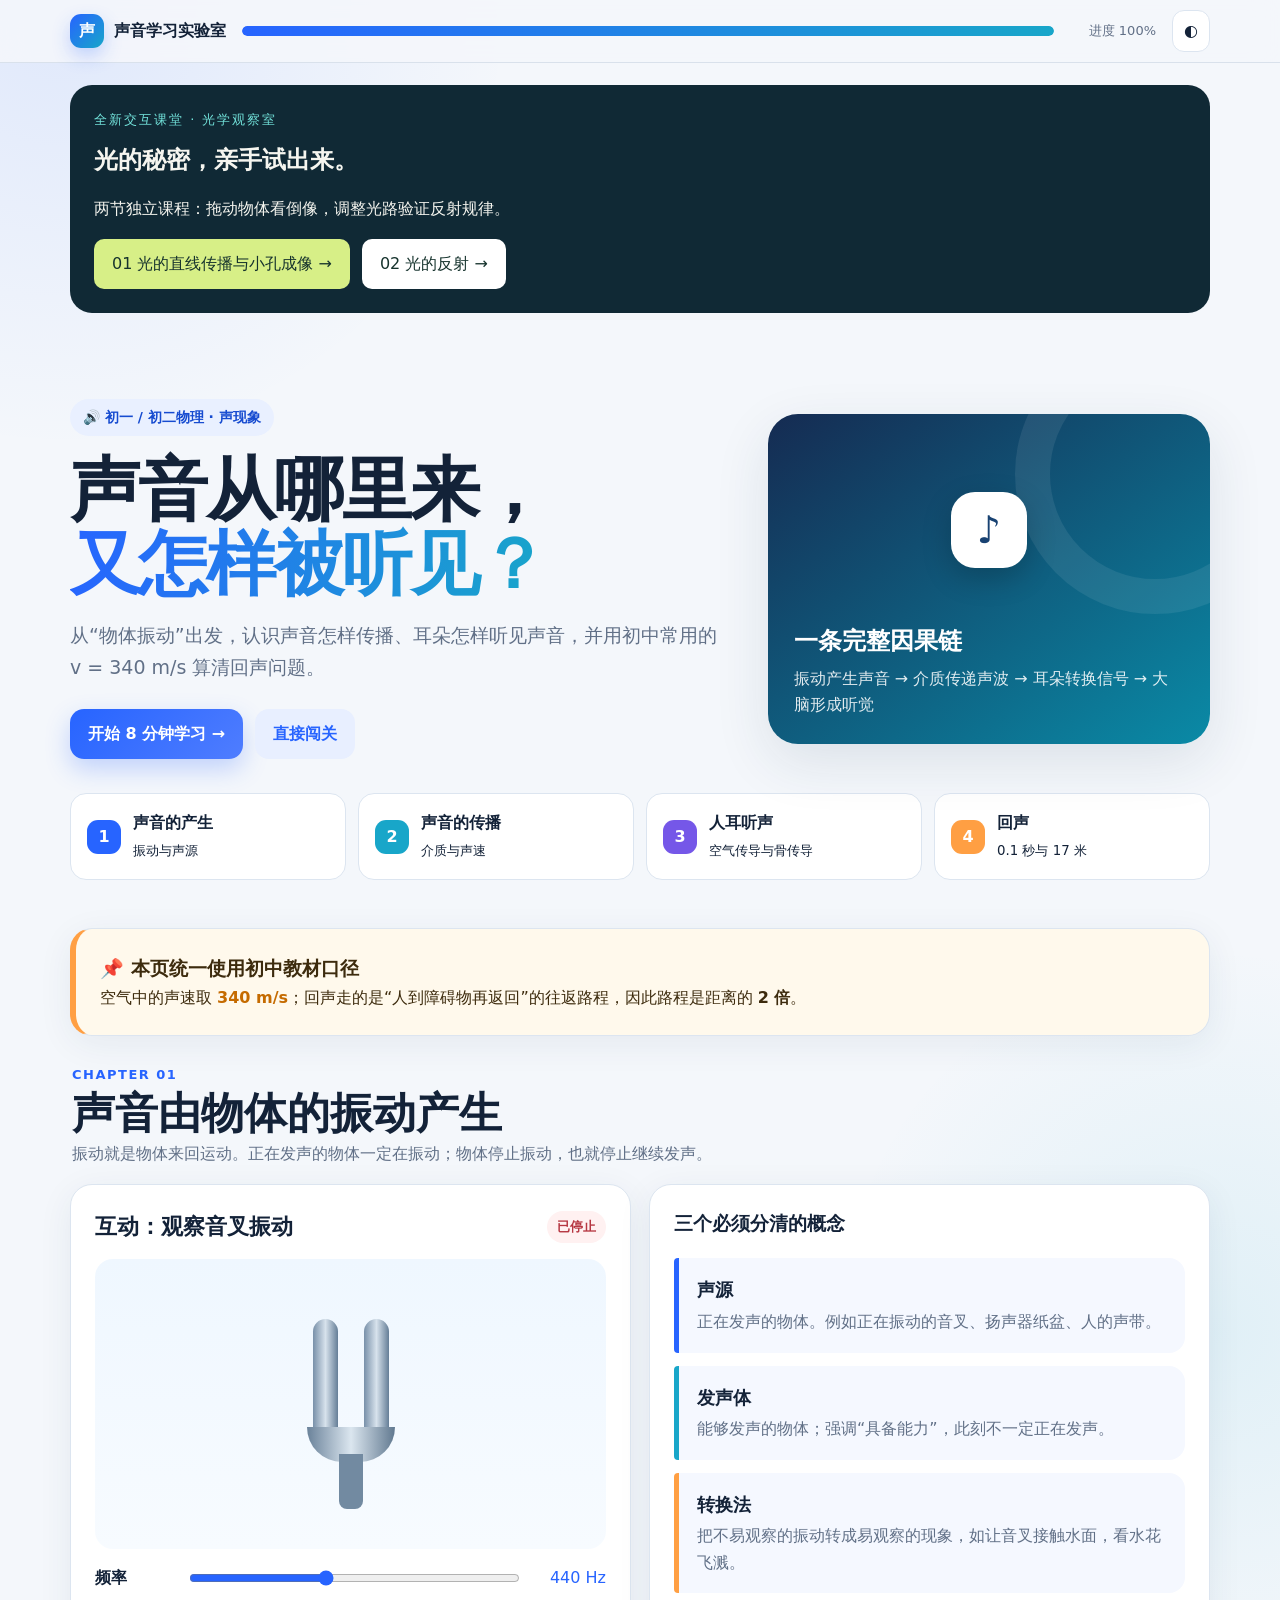
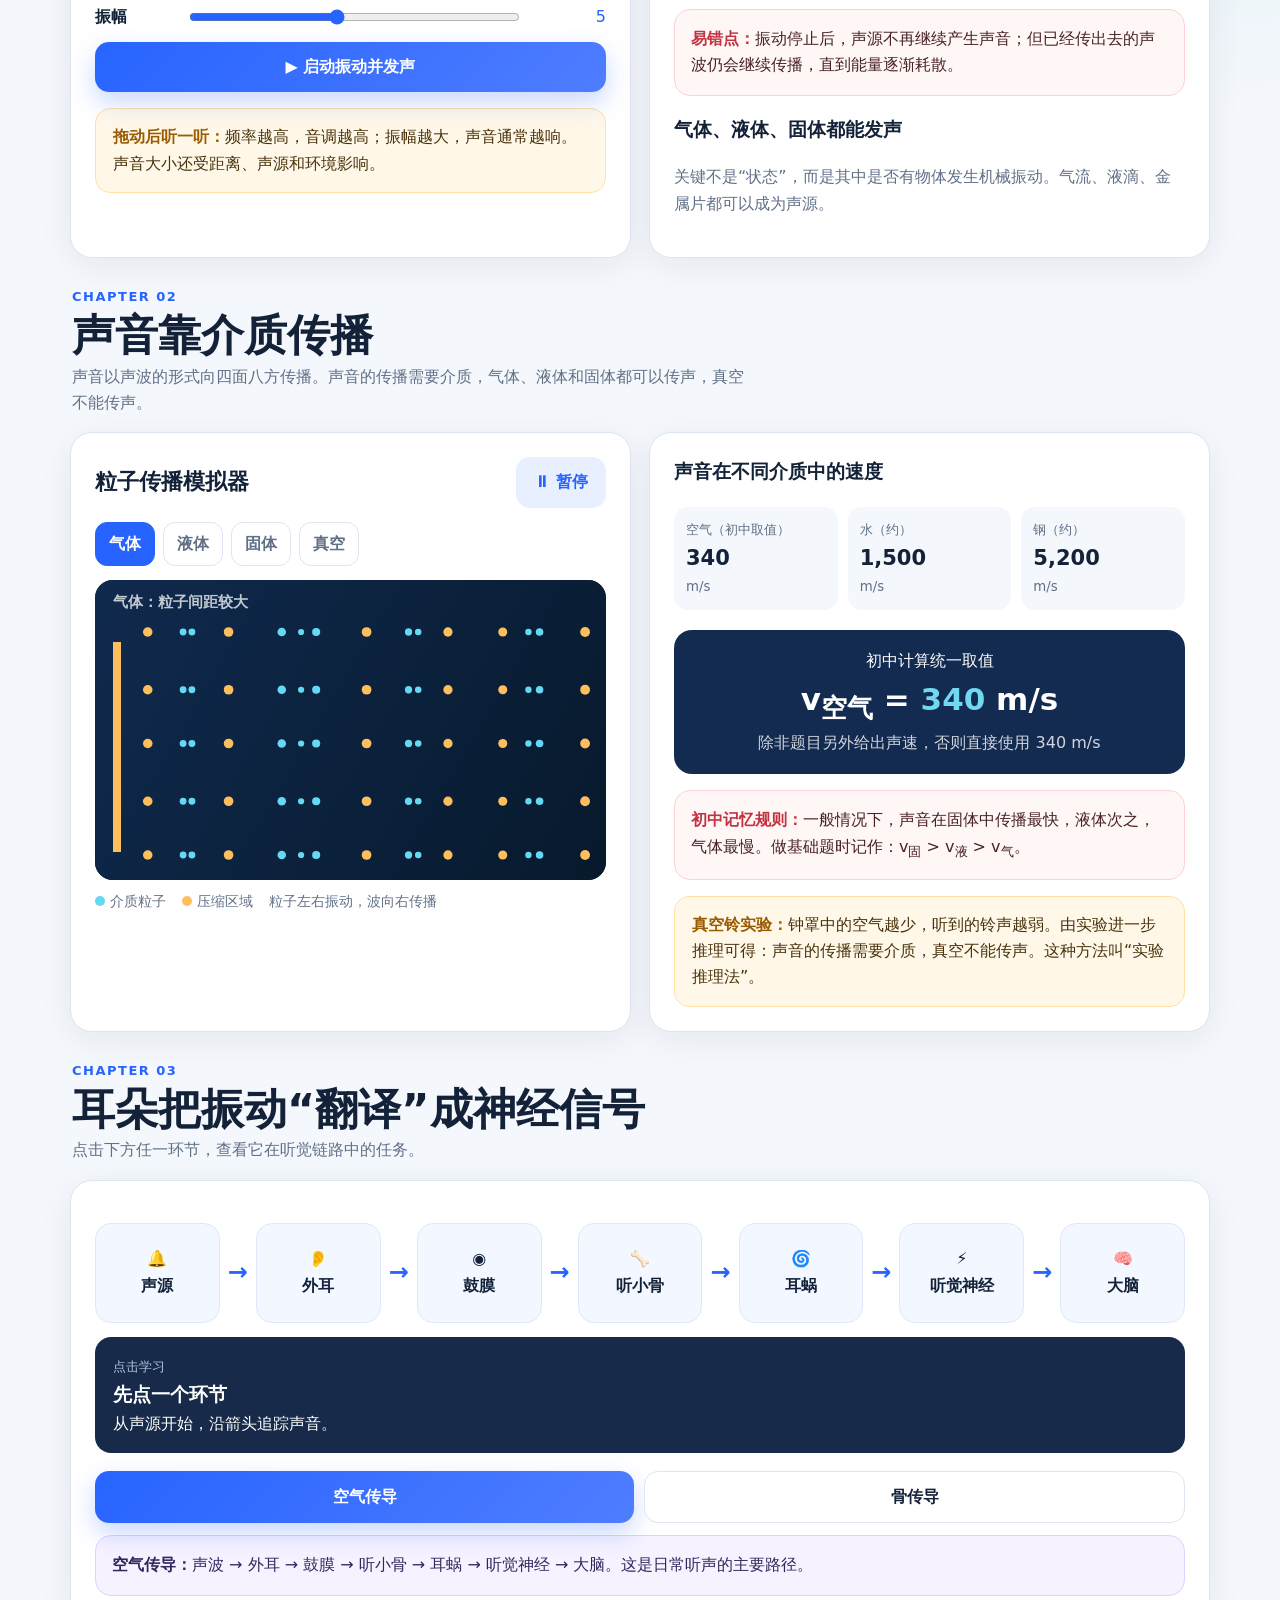
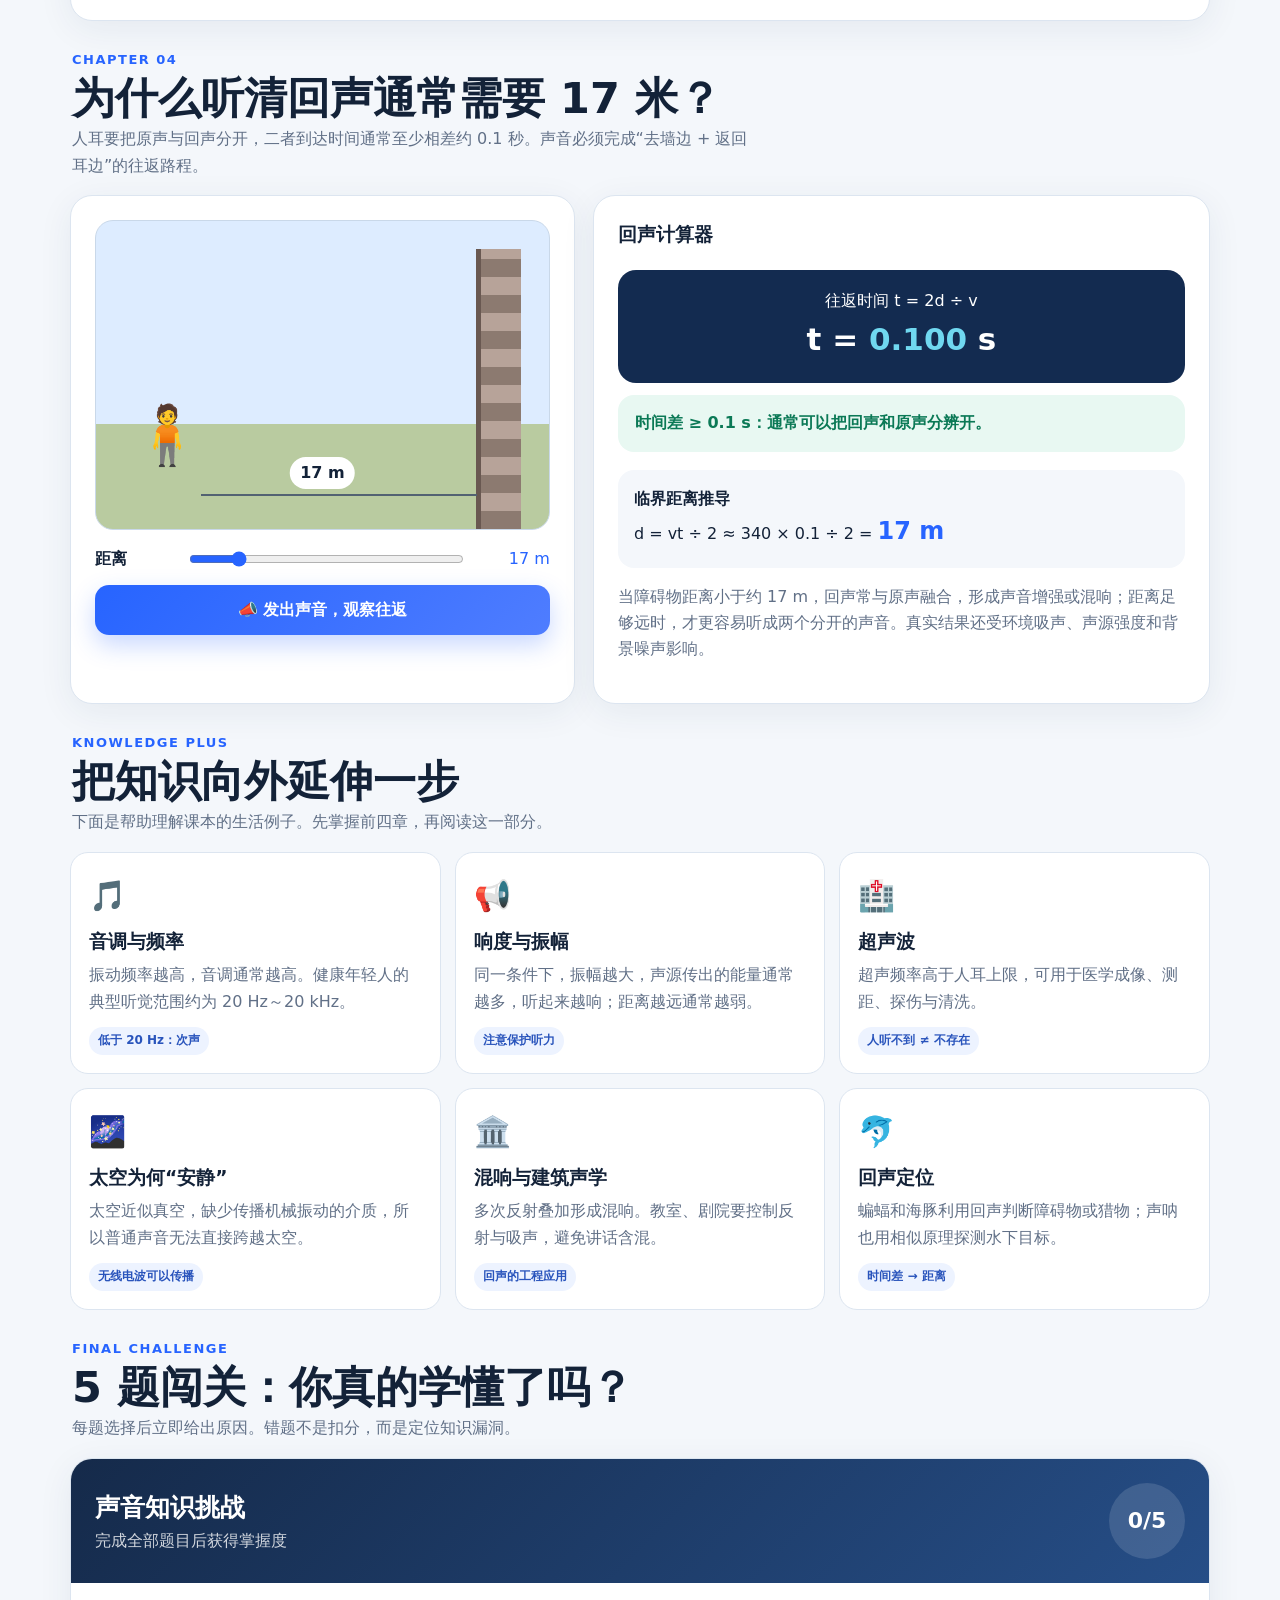
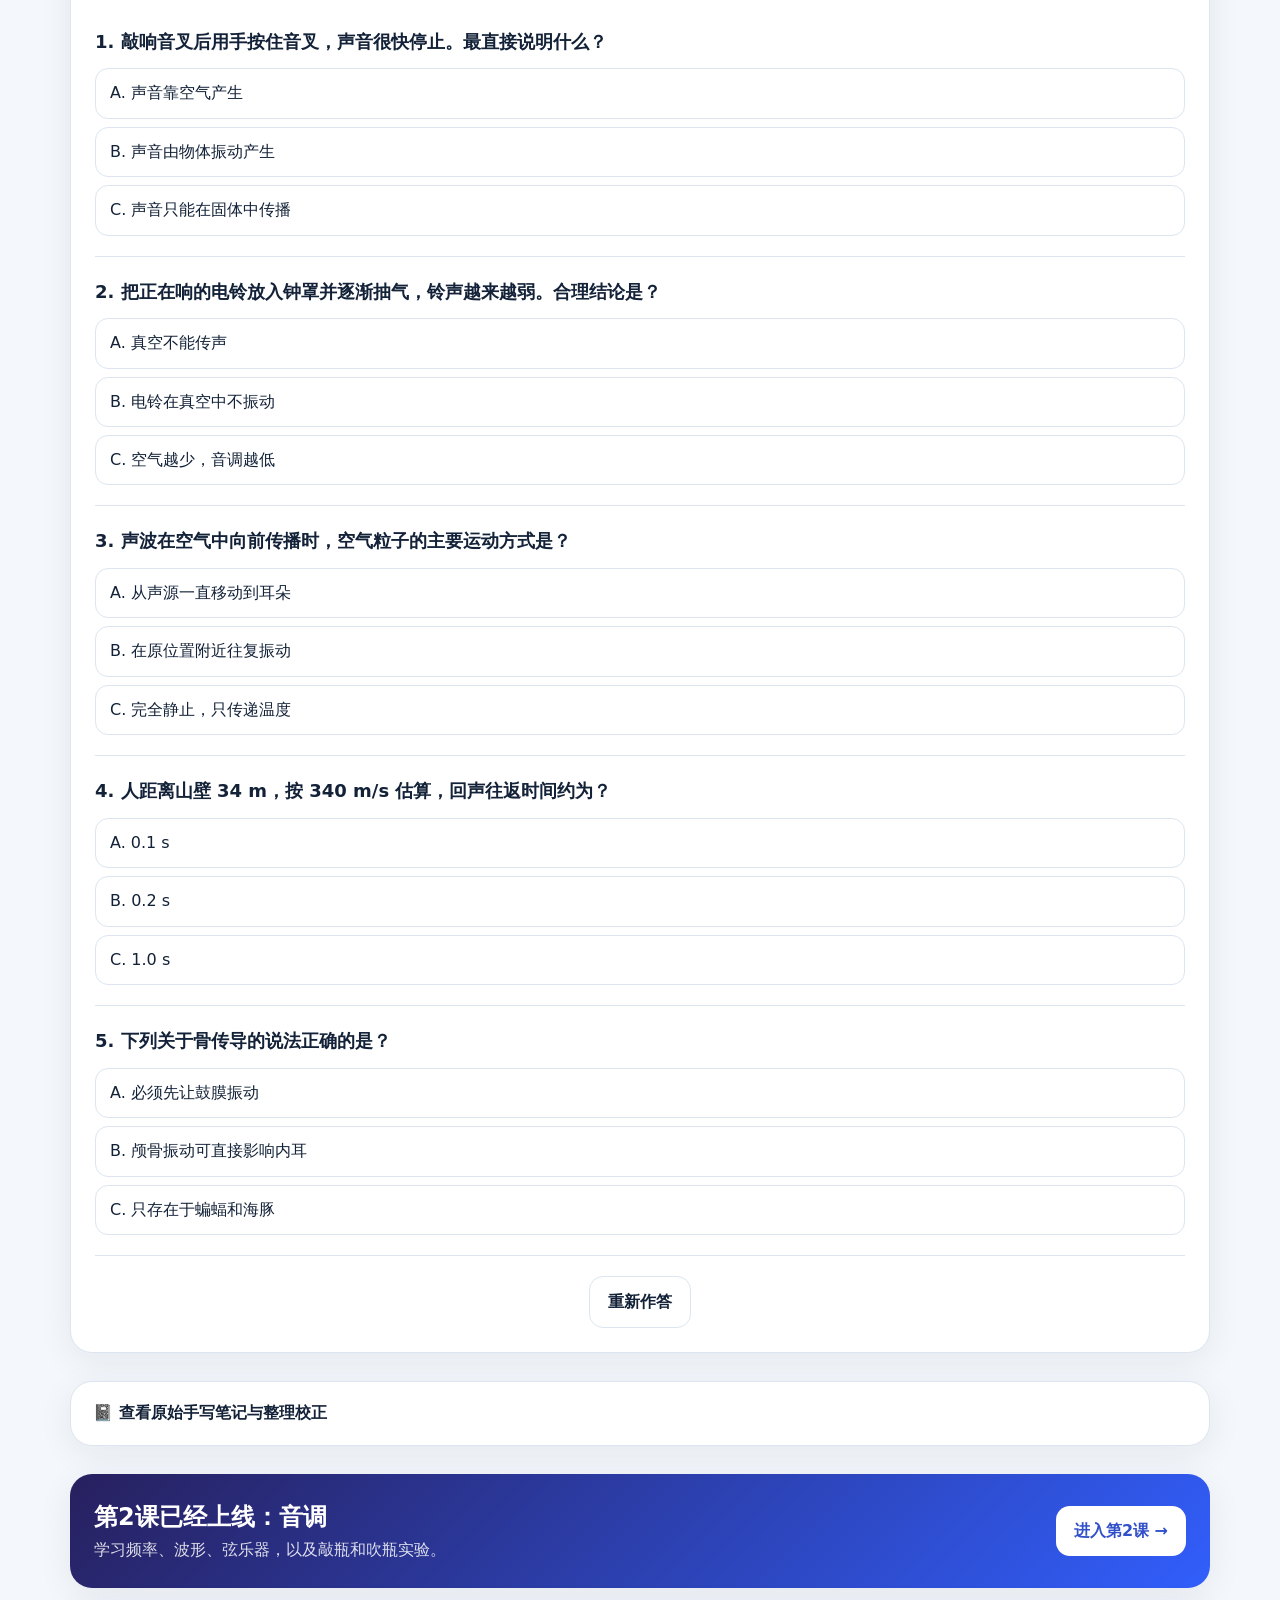
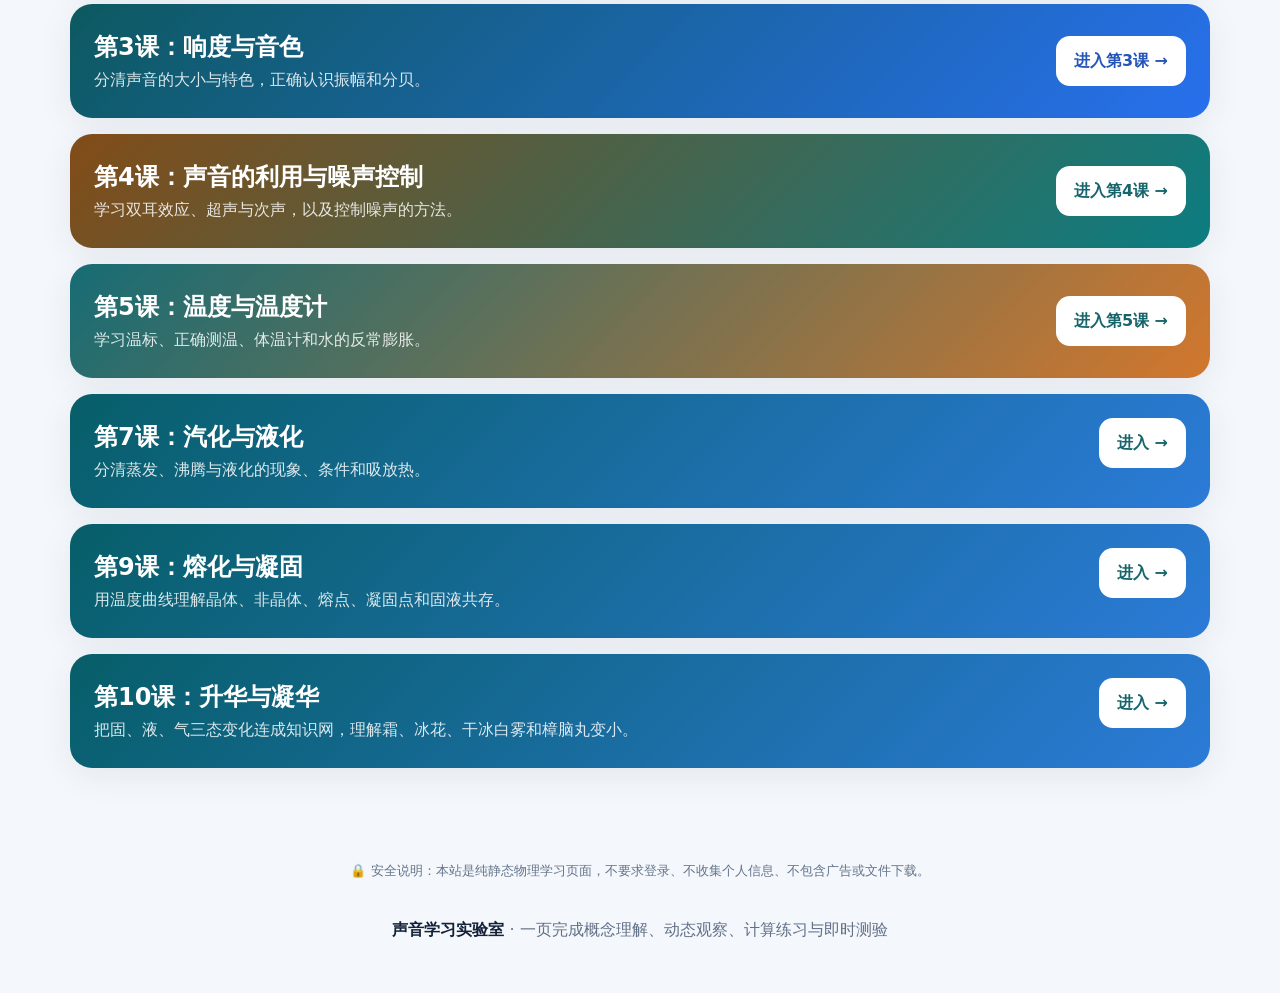
==== commit 8cf4fbdc: "Add interactive optics labs for straight light and reflection" ====
--- a/index.html
+++ b/index.html
@@ -8,6 +8,7 @@
 :root{--bg:#f4f7fb;--paper:#fff;--ink:#132238;--muted:#617087;--line:#dce5f0;--blue:#2764ff;--cyan:#18a6c9;--orange:#ff9f43;--green:#19a974;--red:#e4515d;--purple:#7557e8;--shadow:0 18px 55px rgba(30,54,86,.11);--radius:22px}*{box-sizing:border-box}html{scroll-behavior:smooth}body{margin:0;color:var(--ink);background:radial-gradient(circle at 5% 0%,rgba(39,100,255,.10),transparent 28rem),radial-gradient(circle at 95% 18%,rgba(24,166,201,.09),transparent 24rem),var(--bg);font-family:"Microsoft YaHei UI","Microsoft YaHei","PingFang SC",system-ui,sans-serif;line-height:1.65}button,input{font:inherit}button{cursor:pointer}.skip{position:absolute;left:-9999px}.skip:focus{left:16px;top:12px;z-index:99;background:#fff;padding:10px;border-radius:10px}.topbar{position:sticky;top:0;z-index:30;background:rgba(244,247,251,.9);backdrop-filter:blur(14px);border-bottom:1px solid rgba(210,220,232,.8)}.topbar-inner{max-width:1180px;margin:auto;padding:10px 20px;display:flex;align-items:center;gap:16px}.brand{display:flex;align-items:center;gap:10px;font-weight:900;white-space:nowrap}.brand-badge{width:34px;height:34px;border-radius:11px;display:grid;place-items:center;color:#fff;background:linear-gradient(135deg,var(--blue),var(--cyan));box-shadow:0 8px 18px rgba(39,100,255,.25)}.progress-shell{height:10px;flex:1;background:#e5ebf4;border-radius:999px;overflow:hidden}.progress-bar{height:100%;width:8%;border-radius:inherit;background:linear-gradient(90deg,var(--blue),var(--cyan));transition:.5s}.progress-text{font-size:13px;color:var(--muted);min-width:86px;text-align:right}.icon-btn{border:1px solid var(--line);background:var(--paper);border-radius:12px;padding:7px 11px;color:var(--ink)}.hero{max-width:1180px;margin:0 auto;padding:64px 20px 34px;display:grid;grid-template-columns:1.2fr .8fr;gap:34px;align-items:center}.eyebrow{display:inline-flex;gap:8px;align-items:center;background:#e9f0ff;color:#164bd0;font-weight:800;border-radius:999px;padding:7px 13px;font-size:14px}h1{font-size:clamp(38px,6vw,70px);line-height:1.05;margin:18px 0;letter-spacing:-2px}.gradient{color:transparent;background:linear-gradient(100deg,var(--blue),var(--cyan));background-clip:text;-webkit-background-clip:text}.lead{font-size:19px;color:var(--muted);max-width:720px}.hero-actions{display:flex;gap:12px;flex-wrap:wrap;margin-top:26px}.btn{border:0;border-radius:14px;padding:12px 18px;font-weight:800;transition:.2s;display:inline-flex;align-items:center;justify-content:center;gap:8px;text-decoration:none}.btn:hover{transform:translateY(-2px)}.btn-primary{color:#fff;background:linear-gradient(135deg,var(--blue),#4f7dff);box-shadow:0 10px 25px rgba(39,100,255,.25)}.btn-soft{color:var(--blue);background:#e8efff}.btn-outline{color:var(--ink);border:1px solid var(--line);background:var(--paper)}.hero-card{background:linear-gradient(145deg,#152b52,#0a8aa6);color:#fff;border-radius:30px;padding:26px;box-shadow:var(--shadow);overflow:hidden;position:relative;min-height:320px}.hero-card:before{content:"";position:absolute;width:210px;height:210px;border:35px solid rgba(255,255,255,.08);border-radius:50%;right:-85px;top:-80px}.sound-rings{height:180px;display:grid;place-items:center;position:relative}.ring{position:absolute;border:3px solid rgba(255,255,255,.38);border-radius:50%;animation:ring 2.4s ease-out infinite}.ring:nth-child(2){animation-delay:.6s}.ring:nth-child(3){animation-delay:1.2s}.speaker{width:76px;height:76px;background:#fff;color:#184272;border-radius:24px;display:grid;place-items:center;font-size:38px;z-index:2;box-shadow:0 10px 30px rgba(0,0,0,.2)}@keyframes ring{0%{width:70px;height:70px;opacity:1}100%{width:290px;height:180px;opacity:0}}.map{max-width:1180px;margin:0 auto;padding:0 20px 28px}.map-grid{display:grid;grid-template-columns:repeat(4,1fr);gap:12px}.map a{text-decoration:none;color:inherit;background:var(--paper);border:1px solid var(--line);border-radius:16px;padding:16px;display:flex;align-items:center;gap:12px;transition:.2s}.map a:hover{border-color:#91afff;transform:translateY(-2px)}.map-n{width:34px;height:34px;display:grid;place-items:center;border-radius:11px;color:#fff;font-weight:900;background:var(--blue)}main{max-width:1180px;margin:auto;padding:10px 20px 80px}.section{scroll-margin-top:80px;margin-top:28px}.section-head{display:flex;align-items:end;justify-content:space-between;gap:20px;margin:0 2px 16px}.section-kicker{font-size:13px;color:var(--blue);font-weight:900;letter-spacing:1.5px;text-transform:uppercase}.section h2{font-size:clamp(28px,4vw,43px);line-height:1.12;margin:4px 0}.section-intro{color:var(--muted);max-width:680px}.card{background:var(--paper);border:1px solid var(--line);border-radius:var(--radius);box-shadow:0 8px 35px rgba(30,54,86,.07)}.pad{padding:24px}.grid-2{display:grid;grid-template-columns:1fr 1fr;gap:18px}.fact{border-left:5px solid var(--blue);padding:17px 18px;background:#f5f8ff;border-radius:4px 16px 16px 4px}.fact strong{display:block;font-size:18px}.fact p{margin:4px 0 0;color:var(--muted)}.demo-head{display:flex;justify-content:space-between;align-items:center;gap:12px;margin-bottom:14px}.demo-head h3{margin:0;font-size:22px}.status-pill{border-radius:999px;padding:5px 10px;font-size:13px;font-weight:800;background:#e9f9f3;color:#087753}.status-pill.stop{background:#fff1f1;color:#b63742}.vibration-stage{min-height:290px;border-radius:18px;background:linear-gradient(180deg,#eff7ff,#f7fbff);position:relative;overflow:hidden;display:grid;place-items:center}.fork{position:relative;width:150px;height:210px}.fork-prong{position:absolute;top:20px;width:25px;height:125px;border-radius:14px 14px 7px 7px;background:linear-gradient(90deg,#7890a9,#d7e2ec,#657e97)}.fork-prong.left{left:37px}.fork-prong.right{right:37px}.fork-base{position:absolute;width:88px;height:35px;left:31px;top:128px;border-radius:0 0 45px 45px;background:linear-gradient(90deg,#6a829a,#dbe6ef,#617990)}.fork-handle{position:absolute;left:63px;top:155px;width:24px;height:55px;border-radius:0 0 8px 8px;background:#728aa1}.vibrating .fork-prong.left{animation:prongL .18s ease-in-out infinite alternate}.vibrating .fork-prong.right{animation:prongR .18s ease-in-out infinite alternate}@keyframes prongL{to{transform:translateX(calc(-1 * var(--amp,7px)))}}@keyframes prongR{to{transform:translateX(var(--amp,7px))}}.wave-line{position:absolute;top:50%;width:33%;height:110px;opacity:0}.wave-line.left{left:0}.wave-line.right{right:0;transform:scaleX(-1)}.vibrating .wave-line{animation:fadewave 1.1s infinite}@keyframes fadewave{0%,100%{opacity:.3}50%{opacity:1}}.controls{display:grid;gap:12px;margin-top:16px}.control-row{display:grid;grid-template-columns:80px 1fr 76px;align-items:center;gap:12px}.control-row label{font-weight:800}.control-row output{text-align:right;color:var(--blue);font-variant-numeric:tabular-nums}.range{width:100%;accent-color:var(--blue)}.insight{margin-top:16px;padding:15px 17px;border-radius:15px;background:#fff8e9;border:1px solid #ffe1a6;color:#49320b}.insight b{color:#9b5b00}.tab-row{display:flex;gap:8px;flex-wrap:wrap}.tab{border:1px solid var(--line);background:var(--paper);border-radius:12px;padding:8px 13px;font-weight:800;color:var(--muted)}.tab.active{color:#fff;background:var(--blue);border-color:var(--blue)}#mediumCanvas{width:100%;height:300px;border-radius:18px;background:#0f2543;display:block;margin-top:14px}.legend{display:flex;gap:16px;flex-wrap:wrap;color:var(--muted);font-size:14px;margin-top:10px}.dot{width:10px;height:10px;border-radius:50%;display:inline-block;margin-right:5px}.metric-row{display:grid;grid-template-columns:repeat(3,1fr);gap:10px;margin-top:14px}.metric{background:#f4f7fb;border-radius:14px;padding:12px}.metric small{color:var(--muted);display:block}.metric strong{font-size:21px}.correction{border:1px solid #ffd1d5;background:#fff6f6;color:#482227;padding:16px;border-radius:16px;margin-top:16px}.correction b{color:#c23240}.formula{background:#132b50;color:#fff;border-radius:18px;padding:18px;text-align:center}.formula .big{font-size:clamp(22px,3vw,31px);font-weight:900}.formula .big span{color:#70d8f0}.ear-flow{display:flex;gap:8px;align-items:center;margin-top:18px}.ear-node{flex:1;min-height:100px;padding:12px 8px;border-radius:16px;background:#f3f7ff;border:1px solid #dfe8fa;color:var(--ink);text-align:center;font-weight:800;transition:.2s}.ear-node:hover,.ear-node.active{background:#e5edff;border-color:#7da0ff;transform:translateY(-3px)}.arrow{text-align:center;color:var(--blue);font-size:24px;font-weight:bold}.explain-box{margin-top:14px;min-height:92px;border-radius:16px;padding:16px 18px;background:#172a49;color:#fff}.explain-box small{color:#adc1dc}.path-switch{display:flex;gap:10px;margin-top:18px}.path-switch button{flex:1}.path-panel{margin-top:12px;background:#f6f2ff;border:1px solid #ded2ff;color:#31275b;border-radius:16px;padding:16px}.path-panel[hidden]{display:none}.echo-layout{display:grid;grid-template-columns:.9fr 1.1fr;gap:18px}.echo-stage{height:310px;border-radius:18px;position:relative;overflow:hidden;background:linear-gradient(#ddecff 0 66%,#b9cba0 66%);border:1px solid #c9d8e9}.person{position:absolute;left:35px;bottom:45px;font-size:58px;z-index:2}.wall{position:absolute;right:28px;top:28px;bottom:0;width:45px;background:repeating-linear-gradient(0deg,#8c7a70 0 18px,#b7a399 18px 36px);border-left:5px solid #695851}.distance-line{position:absolute;left:105px;right:72px;bottom:33px;height:2px;background:#526272}.distance-label{position:absolute;left:50%;bottom:40px;transform:translateX(-50%);background:#fff;color:#132238;border-radius:999px;padding:3px 10px;font-weight:800}.pulse{position:absolute;left:92px;bottom:87px;width:28px;height:28px;border:4px solid var(--blue);border-radius:50%;opacity:0}.pulse.go{animation:echoPulse var(--echo-time,2s) linear 1}@keyframes echoPulse{0%{left:92px;opacity:1;border-color:var(--blue)}48%{left:calc(100% - 100px);opacity:1;border-color:var(--blue)}52%{left:calc(100% - 100px);border-color:var(--orange)}100%{left:92px;opacity:.15;border-color:var(--orange)}}.verdict{margin-top:12px;border-radius:16px;padding:15px 17px;font-weight:800}.verdict.echo{background:#e8f8f2;color:#0b7956}.verdict.mix{background:#fff3df;color:#915500}.knowledge-grid{display:grid;grid-template-columns:repeat(3,1fr);gap:14px}.knowledge{padding:18px;border-radius:18px;background:var(--paper);border:1px solid var(--line)}.knowledge .emoji{font-size:30px}.knowledge h3{margin:7px 0 4px}.knowledge p{color:var(--muted);margin:0}.tag{display:inline-block;margin-top:12px;padding:4px 9px;border-radius:999px;background:#edf3ff;color:#2954bc;font-size:12px;font-weight:800}.quiz-wrap{overflow:hidden}.quiz-top{background:linear-gradient(135deg,#152a4a,#264e87);color:#fff;padding:24px;display:flex;justify-content:space-between;align-items:center}.score-orb{width:76px;height:76px;border-radius:50%;background:rgba(255,255,255,.13);display:grid;place-items:center;font-size:22px;font-weight:900}.quiz-body{padding:24px}.q-card{padding:20px 0;border-bottom:1px solid var(--line)}.q-title{font-size:18px;font-weight:900;margin-bottom:12px}.options{display:grid;gap:8px}.option{width:100%;text-align:left;border:1px solid var(--line);background:var(--paper);border-radius:13px;padding:11px 14px;color:var(--ink)}.option:hover{border-color:#8aa9ff;background:#f6f8ff}.option.correct{border-color:#35b789;background:#eaf9f3;color:#087554}.option.wrong{border-color:#e56570;background:#fff0f1;color:#a92f39}.option:disabled{cursor:default}.feedback{display:none;margin-top:10px;border-radius:12px;padding:10px 13px;background:#f4f7fb;color:#53647a}.feedback.show{display:block}.quiz-actions{display:flex;justify-content:center;gap:10px;margin-top:20px}details.notes{margin-top:28px}.notes summary{cursor:pointer;padding:18px 22px;font-weight:900;list-style:none}.notes summary::-webkit-details-marker{display:none}.notes-inner{padding:0 22px 22px;display:grid;grid-template-columns:.65fr 1.35fr;gap:18px}.notes-img{width:100%;max-height:560px;object-fit:contain;background:#eef2f6;border-radius:16px}.transcript{background:#f7f9fc;border-radius:16px;padding:18px}.transcript h3{margin-top:0}.transcript li{margin-bottom:8px}.footer{max-width:1180px;margin:auto;padding:0 20px 50px;color:var(--muted);text-align:center}.footer b{color:var(--ink)}.toast{position:fixed;right:18px;bottom:18px;background:#14284a;color:#fff;border-radius:13px;padding:12px 16px;box-shadow:var(--shadow);transform:translateY(100px);opacity:0;transition:.3s;z-index:99}.toast.show{transform:none;opacity:1}body.dark{--bg:#0c1422;--paper:#142033;--ink:#eaf1fb;--muted:#a7b5c8;--line:#2a3a50;--shadow:0 18px 55px rgba(0,0,0,.3)}body.dark .topbar{background:rgba(12,20,34,.9)}body.dark .fact,body.dark .metric,body.dark .knowledge,body.dark .option,body.dark .transcript{background:#18263a}body.dark .vibration-stage{background:linear-gradient(180deg,#132844,#101e32)}body.dark .ear-node{background:#192c47;border-color:#314966}@media(max-width:900px){.hero,.grid-2,.echo-layout,.notes-inner{grid-template-columns:1fr}.hero{padding-top:38px}.map-grid{grid-template-columns:1fr 1fr}.ear-flow{overflow-x:auto;align-items:stretch}.ear-node{min-width:120px}.knowledge-grid{grid-template-columns:1fr 1fr}}@media(max-width:600px){.progress-text,.brand span:last-child{display:none}.hero{padding:38px 16px 25px}.map,main{padding-left:14px;padding-right:14px}.map-grid,.knowledge-grid{grid-template-columns:1fr}.control-row{grid-template-columns:70px 1fr 62px}.metric-row{grid-template-columns:1fr}.quiz-top{align-items:flex-start}.notes-inner{padding-left:14px;padding-right:14px}}@media(prefers-reduced-motion:reduce){*{scroll-behavior:auto!important;animation-duration:.001ms!important;animation-iteration-count:1!important;transition:none!important}}
 </style></head><body>
 <a class="skip" href="#main">跳到主要内容</a><header class="topbar"><div class="topbar-inner"><div class="brand"><span class="brand-badge">声</span><span>声音学习实验室</span></div><div class="progress-shell"><div id="progressBar" class="progress-bar"></div></div><div id="progressText" class="progress-text">进度 0%</div><button id="themeBtn" class="icon-btn" aria-label="切换深浅色">◐</button></div></header>
+<section aria-label="光学课程入口" style="max-width:1140px;margin:22px auto;padding:24px;border-radius:22px;background:#102935;color:#f5f5ef"><div style="color:#73e4dc;font-size:13px;letter-spacing:2px">全新交互课堂 · 光学观察室</div><h2 style="margin:10px 0 14px">光的秘密，亲手试出来。</h2><p>两节独立课程：拖动物体看倒像，调整光路验证反射规律。</p><div style="display:flex;gap:12px;flex-wrap:wrap"><a href="./light/" style="background:#d7ef87;color:#16332d;padding:12px 18px;border-radius:10px;text-decoration:none">01 光的直线传播与小孔成像 →</a><a href="./reflection/" style="background:#fff;color:#16332d;padding:12px 18px;border-radius:10px;text-decoration:none">02 光的反射 →</a></div></section>
 <section class="hero"><div><span class="eyebrow">🔊 初一 / 初二物理 · 声现象</span><h1>声音从哪里来，<br><span class="gradient">又怎样被听见？</span></h1><p class="lead">从“物体振动”出发，认识声音怎样传播、耳朵怎样听见声音，并用初中常用的 v = 340 m/s 算清回声问题。</p><div class="hero-actions"><a class="btn btn-primary" href="#source">开始 8 分钟学习 →</a><a class="btn btn-soft" href="#quiz">直接闯关</a></div></div><div class="hero-card"><div class="sound-rings"><div class="ring"></div><div class="ring"></div><div class="ring"></div><div class="speaker">♪</div></div><h3 style="font-size:24px;margin:2px 0 4px">一条完整因果链</h3><div style="opacity:.88">振动产生声音 → 介质传递声波 → 耳朵转换信号 → 大脑形成听觉</div></div></section>
 <nav class="map"><div class="map-grid"><a href="#source"><span class="map-n">1</span><span><b>声音的产生</b><br><small>振动与声源</small></span></a><a href="#travel"><span class="map-n" style="background:var(--cyan)">2</span><span><b>声音的传播</b><br><small>介质与声速</small></span></a><a href="#hearing"><span class="map-n" style="background:var(--purple)">3</span><span><b>人耳听声</b><br><small>空气传导与骨传导</small></span></a><a href="#echo"><span class="map-n" style="background:var(--orange)">4</span><span><b>回声</b><br><small>0.1 秒与 17 米</small></span></a></div></nav>
 <main id="main"><div class="card pad" style="margin-top:10px;border-left:6px solid var(--orange);background:#fff9ec;color:#3d2b0d"><b style="font-size:19px">📌 本页统一使用初中教材口径</b><div>空气中的声速取 <b style="color:#c56b00">340 m/s</b>；回声走的是“人到障碍物再返回”的往返路程，因此路程是距离的 <b>2 倍</b>。</div></div><section id="source" class="section track" data-id="source"><div class="section-head"><div><div class="section-kicker">Chapter 01</div><h2>声音由物体的振动产生</h2><div class="section-intro">振动就是物体来回运动。正在发声的物体一定在振动；物体停止振动，也就停止继续发声。</div></div></div><div class="grid-2"><div class="card pad"><div class="demo-head"><h3>互动：观察音叉振动</h3><span id="vibStatus" class="status-pill stop">已停止</span></div><div id="vibrationStage" class="vibration-stage"><svg class="wave-line left" viewBox="0 0 260 100"><path d="M260 50 C220 0 200 100 160 50 S100 0 60 50 S20 100 0 50" fill="none" stroke="#2764ff" stroke-width="5"/></svg><div class="fork"><div class="fork-prong left"></div><div class="fork-prong right"></div><div class="fork-base"></div><div class="fork-handle"></div></div><svg class="wave-line right" viewBox="0 0 260 100"><path d="M260 50 C220 0 200 100 160 50 S100 0 60 50 S20 100 0 50" fill="none" stroke="#2764ff" stroke-width="5"/></svg></div><div class="controls"><div class="control-row"><label for="freq">频率</label><input id="freq" class="range" type="range" min="120" max="900" value="440"><output id="freqOut">440 Hz</output></div><div class="control-row"><label for="amp">振幅</label><input id="amp" class="range" type="range" min="1" max="10" value="5"><output id="ampOut">5</output></div><button id="vibBtn" class="btn btn-primary">▶ 启动振动并发声</button></div><div class="insight"><b>拖动后听一听：</b>频率越高，音调越高；振幅越大，声音通常越响。声音大小还受距离、声源和环境影响。</div></div><div class="card pad"><h3 style="margin-top:0">三个必须分清的概念</h3><div style="display:grid;gap:13px"><div class="fact"><strong>声源</strong><p>正在发声的物体。例如正在振动的音叉、扬声器纸盆、人的声带。</p></div><div class="fact" style="border-color:var(--cyan)"><strong>发声体</strong><p>能够发声的物体；强调“具备能力”，此刻不一定正在发声。</p></div><div class="fact" style="border-color:var(--orange)"><strong>转换法</strong><p>把不易观察的振动转成易观察的现象，如让音叉接触水面，看水花飞溅。</p></div></div><div class="correction"><b>易错点：</b>振动停止后，声源不再继续产生声音；但已经传出去的声波仍会继续传播，直到能量逐渐耗散。</div><h3>气体、液体、固体都能发声</h3><p style="color:var(--muted)">关键不是“状态”，而是其中是否有物体发生机械振动。气流、液滴、金属片都可以成为声源。</p></div></div></section>
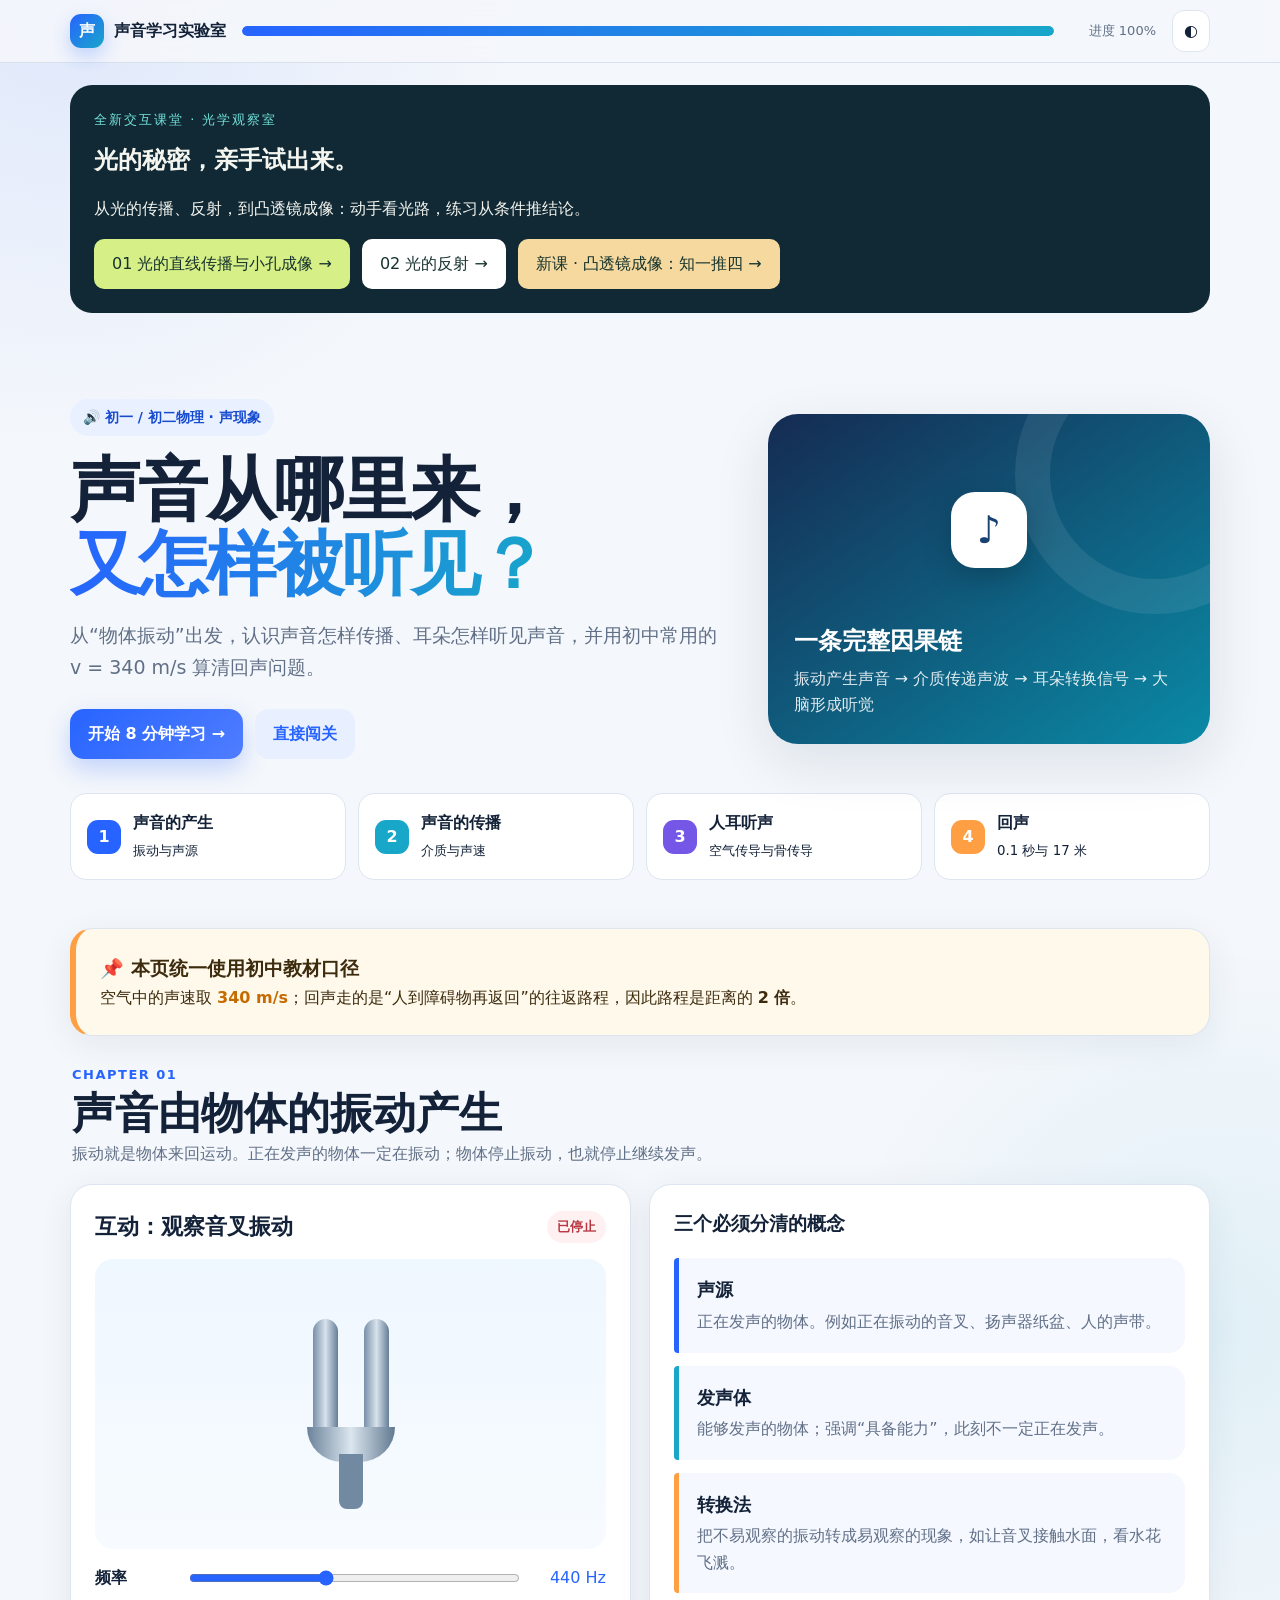
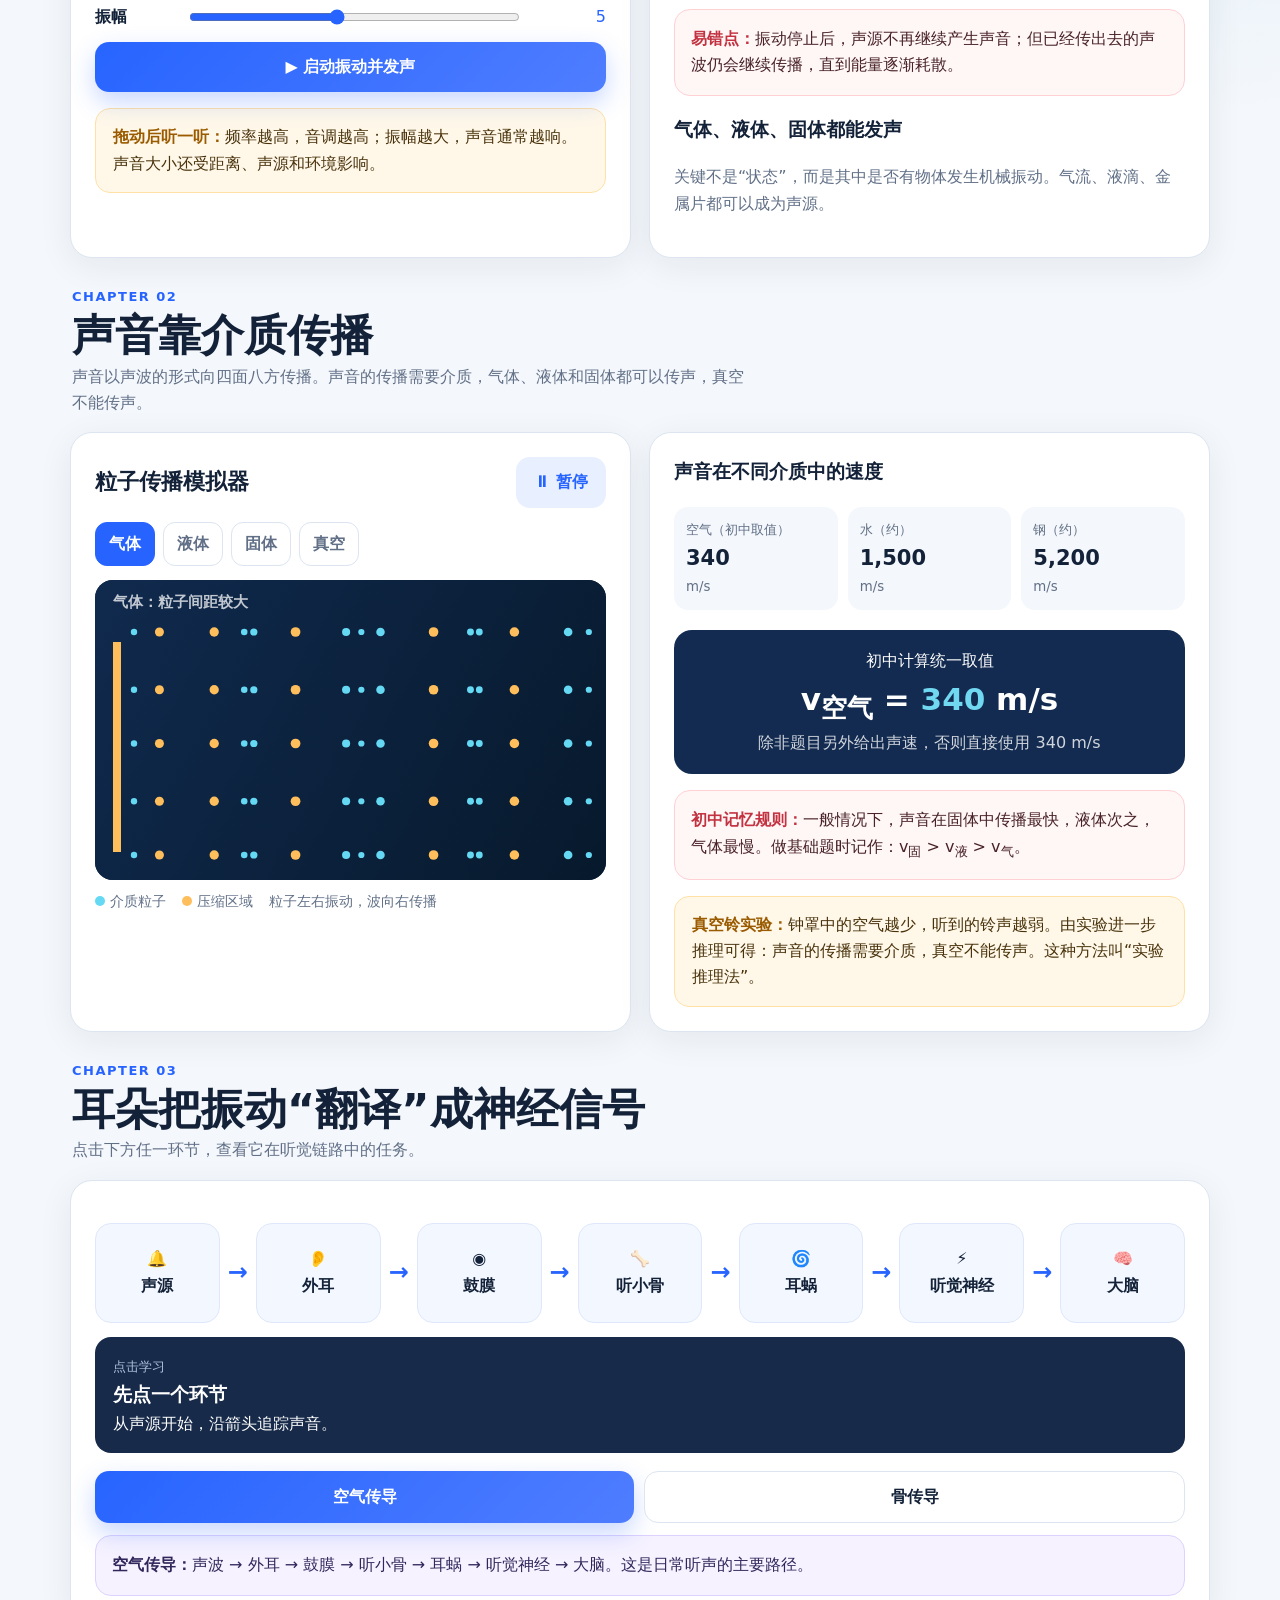
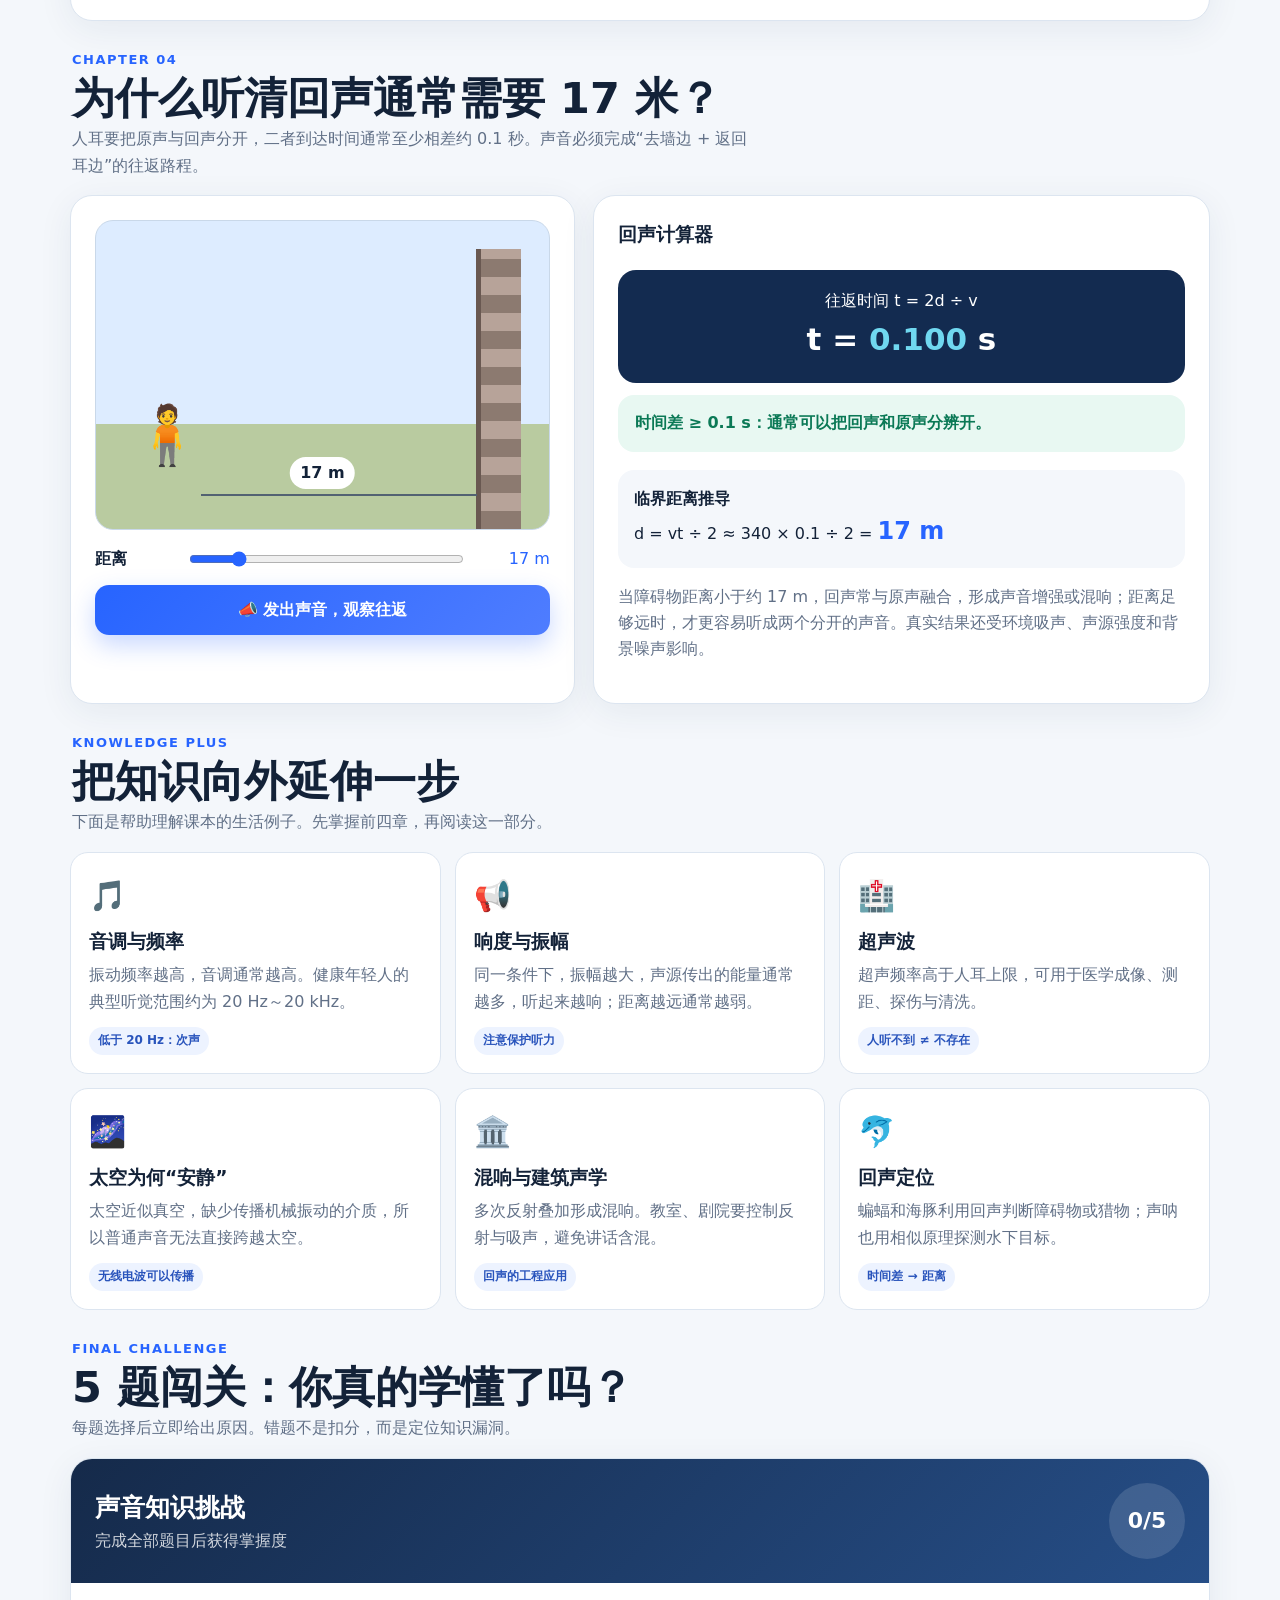
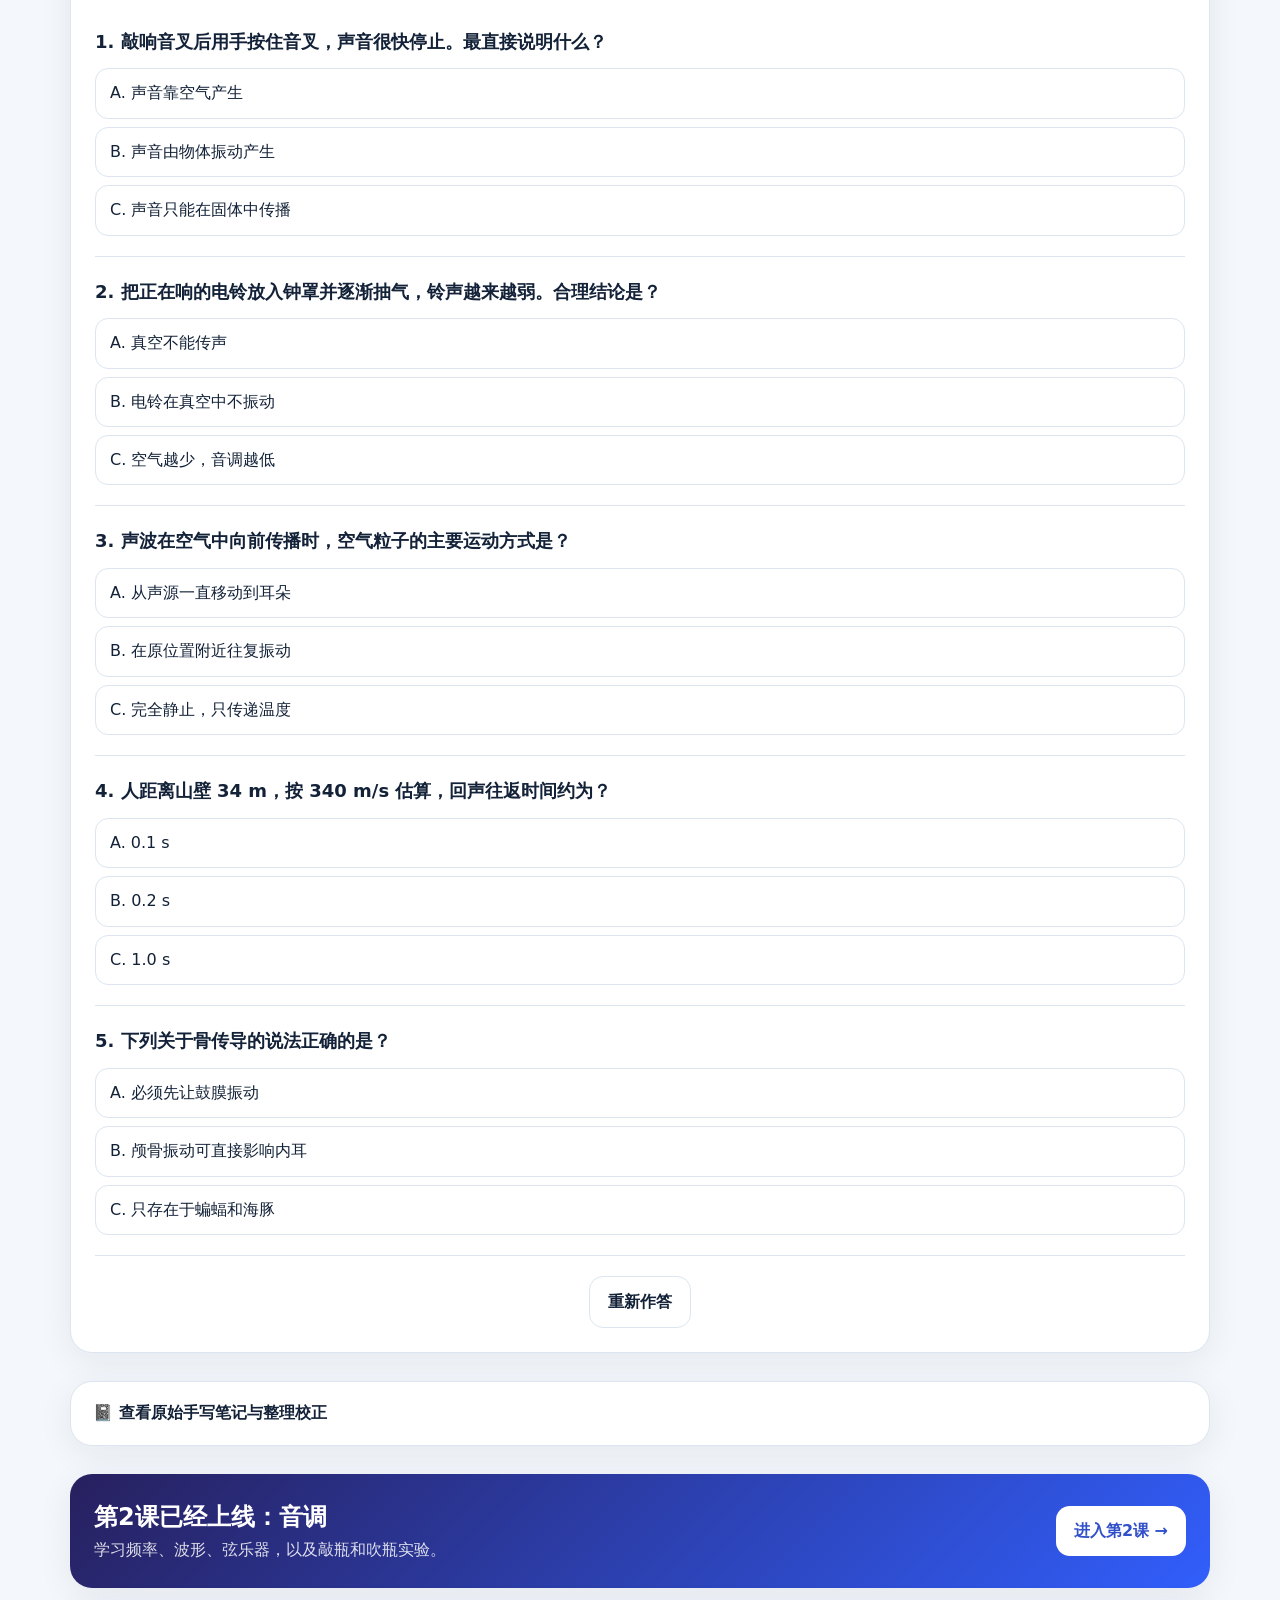
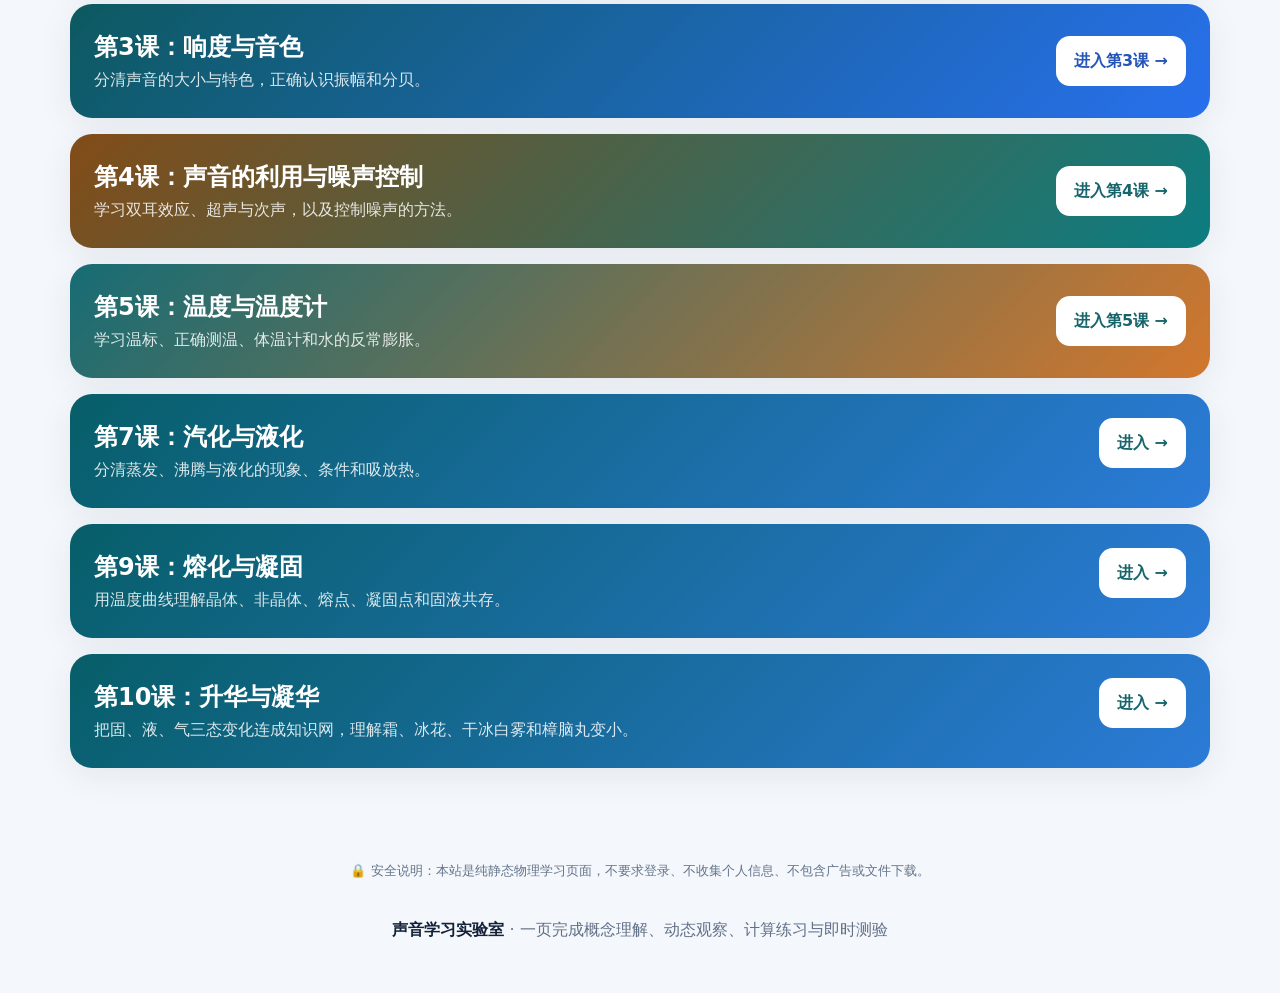
==== commit 179aac8e: "Add step-by-step convex lens lesson and guided inference practice" ====
--- a/index.html
+++ b/index.html
@@ -8,7 +8,7 @@
 :root{--bg:#f4f7fb;--paper:#fff;--ink:#132238;--muted:#617087;--line:#dce5f0;--blue:#2764ff;--cyan:#18a6c9;--orange:#ff9f43;--green:#19a974;--red:#e4515d;--purple:#7557e8;--shadow:0 18px 55px rgba(30,54,86,.11);--radius:22px}*{box-sizing:border-box}html{scroll-behavior:smooth}body{margin:0;color:var(--ink);background:radial-gradient(circle at 5% 0%,rgba(39,100,255,.10),transparent 28rem),radial-gradient(circle at 95% 18%,rgba(24,166,201,.09),transparent 24rem),var(--bg);font-family:"Microsoft YaHei UI","Microsoft YaHei","PingFang SC",system-ui,sans-serif;line-height:1.65}button,input{font:inherit}button{cursor:pointer}.skip{position:absolute;left:-9999px}.skip:focus{left:16px;top:12px;z-index:99;background:#fff;padding:10px;border-radius:10px}.topbar{position:sticky;top:0;z-index:30;background:rgba(244,247,251,.9);backdrop-filter:blur(14px);border-bottom:1px solid rgba(210,220,232,.8)}.topbar-inner{max-width:1180px;margin:auto;padding:10px 20px;display:flex;align-items:center;gap:16px}.brand{display:flex;align-items:center;gap:10px;font-weight:900;white-space:nowrap}.brand-badge{width:34px;height:34px;border-radius:11px;display:grid;place-items:center;color:#fff;background:linear-gradient(135deg,var(--blue),var(--cyan));box-shadow:0 8px 18px rgba(39,100,255,.25)}.progress-shell{height:10px;flex:1;background:#e5ebf4;border-radius:999px;overflow:hidden}.progress-bar{height:100%;width:8%;border-radius:inherit;background:linear-gradient(90deg,var(--blue),var(--cyan));transition:.5s}.progress-text{font-size:13px;color:var(--muted);min-width:86px;text-align:right}.icon-btn{border:1px solid var(--line);background:var(--paper);border-radius:12px;padding:7px 11px;color:var(--ink)}.hero{max-width:1180px;margin:0 auto;padding:64px 20px 34px;display:grid;grid-template-columns:1.2fr .8fr;gap:34px;align-items:center}.eyebrow{display:inline-flex;gap:8px;align-items:center;background:#e9f0ff;color:#164bd0;font-weight:800;border-radius:999px;padding:7px 13px;font-size:14px}h1{font-size:clamp(38px,6vw,70px);line-height:1.05;margin:18px 0;letter-spacing:-2px}.gradient{color:transparent;background:linear-gradient(100deg,var(--blue),var(--cyan));background-clip:text;-webkit-background-clip:text}.lead{font-size:19px;color:var(--muted);max-width:720px}.hero-actions{display:flex;gap:12px;flex-wrap:wrap;margin-top:26px}.btn{border:0;border-radius:14px;padding:12px 18px;font-weight:800;transition:.2s;display:inline-flex;align-items:center;justify-content:center;gap:8px;text-decoration:none}.btn:hover{transform:translateY(-2px)}.btn-primary{color:#fff;background:linear-gradient(135deg,var(--blue),#4f7dff);box-shadow:0 10px 25px rgba(39,100,255,.25)}.btn-soft{color:var(--blue);background:#e8efff}.btn-outline{color:var(--ink);border:1px solid var(--line);background:var(--paper)}.hero-card{background:linear-gradient(145deg,#152b52,#0a8aa6);color:#fff;border-radius:30px;padding:26px;box-shadow:var(--shadow);overflow:hidden;position:relative;min-height:320px}.hero-card:before{content:"";position:absolute;width:210px;height:210px;border:35px solid rgba(255,255,255,.08);border-radius:50%;right:-85px;top:-80px}.sound-rings{height:180px;display:grid;place-items:center;position:relative}.ring{position:absolute;border:3px solid rgba(255,255,255,.38);border-radius:50%;animation:ring 2.4s ease-out infinite}.ring:nth-child(2){animation-delay:.6s}.ring:nth-child(3){animation-delay:1.2s}.speaker{width:76px;height:76px;background:#fff;color:#184272;border-radius:24px;display:grid;place-items:center;font-size:38px;z-index:2;box-shadow:0 10px 30px rgba(0,0,0,.2)}@keyframes ring{0%{width:70px;height:70px;opacity:1}100%{width:290px;height:180px;opacity:0}}.map{max-width:1180px;margin:0 auto;padding:0 20px 28px}.map-grid{display:grid;grid-template-columns:repeat(4,1fr);gap:12px}.map a{text-decoration:none;color:inherit;background:var(--paper);border:1px solid var(--line);border-radius:16px;padding:16px;display:flex;align-items:center;gap:12px;transition:.2s}.map a:hover{border-color:#91afff;transform:translateY(-2px)}.map-n{width:34px;height:34px;display:grid;place-items:center;border-radius:11px;color:#fff;font-weight:900;background:var(--blue)}main{max-width:1180px;margin:auto;padding:10px 20px 80px}.section{scroll-margin-top:80px;margin-top:28px}.section-head{display:flex;align-items:end;justify-content:space-between;gap:20px;margin:0 2px 16px}.section-kicker{font-size:13px;color:var(--blue);font-weight:900;letter-spacing:1.5px;text-transform:uppercase}.section h2{font-size:clamp(28px,4vw,43px);line-height:1.12;margin:4px 0}.section-intro{color:var(--muted);max-width:680px}.card{background:var(--paper);border:1px solid var(--line);border-radius:var(--radius);box-shadow:0 8px 35px rgba(30,54,86,.07)}.pad{padding:24px}.grid-2{display:grid;grid-template-columns:1fr 1fr;gap:18px}.fact{border-left:5px solid var(--blue);padding:17px 18px;background:#f5f8ff;border-radius:4px 16px 16px 4px}.fact strong{display:block;font-size:18px}.fact p{margin:4px 0 0;color:var(--muted)}.demo-head{display:flex;justify-content:space-between;align-items:center;gap:12px;margin-bottom:14px}.demo-head h3{margin:0;font-size:22px}.status-pill{border-radius:999px;padding:5px 10px;font-size:13px;font-weight:800;background:#e9f9f3;color:#087753}.status-pill.stop{background:#fff1f1;color:#b63742}.vibration-stage{min-height:290px;border-radius:18px;background:linear-gradient(180deg,#eff7ff,#f7fbff);position:relative;overflow:hidden;display:grid;place-items:center}.fork{position:relative;width:150px;height:210px}.fork-prong{position:absolute;top:20px;width:25px;height:125px;border-radius:14px 14px 7px 7px;background:linear-gradient(90deg,#7890a9,#d7e2ec,#657e97)}.fork-prong.left{left:37px}.fork-prong.right{right:37px}.fork-base{position:absolute;width:88px;height:35px;left:31px;top:128px;border-radius:0 0 45px 45px;background:linear-gradient(90deg,#6a829a,#dbe6ef,#617990)}.fork-handle{position:absolute;left:63px;top:155px;width:24px;height:55px;border-radius:0 0 8px 8px;background:#728aa1}.vibrating .fork-prong.left{animation:prongL .18s ease-in-out infinite alternate}.vibrating .fork-prong.right{animation:prongR .18s ease-in-out infinite alternate}@keyframes prongL{to{transform:translateX(calc(-1 * var(--amp,7px)))}}@keyframes prongR{to{transform:translateX(var(--amp,7px))}}.wave-line{position:absolute;top:50%;width:33%;height:110px;opacity:0}.wave-line.left{left:0}.wave-line.right{right:0;transform:scaleX(-1)}.vibrating .wave-line{animation:fadewave 1.1s infinite}@keyframes fadewave{0%,100%{opacity:.3}50%{opacity:1}}.controls{display:grid;gap:12px;margin-top:16px}.control-row{display:grid;grid-template-columns:80px 1fr 76px;align-items:center;gap:12px}.control-row label{font-weight:800}.control-row output{text-align:right;color:var(--blue);font-variant-numeric:tabular-nums}.range{width:100%;accent-color:var(--blue)}.insight{margin-top:16px;padding:15px 17px;border-radius:15px;background:#fff8e9;border:1px solid #ffe1a6;color:#49320b}.insight b{color:#9b5b00}.tab-row{display:flex;gap:8px;flex-wrap:wrap}.tab{border:1px solid var(--line);background:var(--paper);border-radius:12px;padding:8px 13px;font-weight:800;color:var(--muted)}.tab.active{color:#fff;background:var(--blue);border-color:var(--blue)}#mediumCanvas{width:100%;height:300px;border-radius:18px;background:#0f2543;display:block;margin-top:14px}.legend{display:flex;gap:16px;flex-wrap:wrap;color:var(--muted);font-size:14px;margin-top:10px}.dot{width:10px;height:10px;border-radius:50%;display:inline-block;margin-right:5px}.metric-row{display:grid;grid-template-columns:repeat(3,1fr);gap:10px;margin-top:14px}.metric{background:#f4f7fb;border-radius:14px;padding:12px}.metric small{color:var(--muted);display:block}.metric strong{font-size:21px}.correction{border:1px solid #ffd1d5;background:#fff6f6;color:#482227;padding:16px;border-radius:16px;margin-top:16px}.correction b{color:#c23240}.formula{background:#132b50;color:#fff;border-radius:18px;padding:18px;text-align:center}.formula .big{font-size:clamp(22px,3vw,31px);font-weight:900}.formula .big span{color:#70d8f0}.ear-flow{display:flex;gap:8px;align-items:center;margin-top:18px}.ear-node{flex:1;min-height:100px;padding:12px 8px;border-radius:16px;background:#f3f7ff;border:1px solid #dfe8fa;color:var(--ink);text-align:center;font-weight:800;transition:.2s}.ear-node:hover,.ear-node.active{background:#e5edff;border-color:#7da0ff;transform:translateY(-3px)}.arrow{text-align:center;color:var(--blue);font-size:24px;font-weight:bold}.explain-box{margin-top:14px;min-height:92px;border-radius:16px;padding:16px 18px;background:#172a49;color:#fff}.explain-box small{color:#adc1dc}.path-switch{display:flex;gap:10px;margin-top:18px}.path-switch button{flex:1}.path-panel{margin-top:12px;background:#f6f2ff;border:1px solid #ded2ff;color:#31275b;border-radius:16px;padding:16px}.path-panel[hidden]{display:none}.echo-layout{display:grid;grid-template-columns:.9fr 1.1fr;gap:18px}.echo-stage{height:310px;border-radius:18px;position:relative;overflow:hidden;background:linear-gradient(#ddecff 0 66%,#b9cba0 66%);border:1px solid #c9d8e9}.person{position:absolute;left:35px;bottom:45px;font-size:58px;z-index:2}.wall{position:absolute;right:28px;top:28px;bottom:0;width:45px;background:repeating-linear-gradient(0deg,#8c7a70 0 18px,#b7a399 18px 36px);border-left:5px solid #695851}.distance-line{position:absolute;left:105px;right:72px;bottom:33px;height:2px;background:#526272}.distance-label{position:absolute;left:50%;bottom:40px;transform:translateX(-50%);background:#fff;color:#132238;border-radius:999px;padding:3px 10px;font-weight:800}.pulse{position:absolute;left:92px;bottom:87px;width:28px;height:28px;border:4px solid var(--blue);border-radius:50%;opacity:0}.pulse.go{animation:echoPulse var(--echo-time,2s) linear 1}@keyframes echoPulse{0%{left:92px;opacity:1;border-color:var(--blue)}48%{left:calc(100% - 100px);opacity:1;border-color:var(--blue)}52%{left:calc(100% - 100px);border-color:var(--orange)}100%{left:92px;opacity:.15;border-color:var(--orange)}}.verdict{margin-top:12px;border-radius:16px;padding:15px 17px;font-weight:800}.verdict.echo{background:#e8f8f2;color:#0b7956}.verdict.mix{background:#fff3df;color:#915500}.knowledge-grid{display:grid;grid-template-columns:repeat(3,1fr);gap:14px}.knowledge{padding:18px;border-radius:18px;background:var(--paper);border:1px solid var(--line)}.knowledge .emoji{font-size:30px}.knowledge h3{margin:7px 0 4px}.knowledge p{color:var(--muted);margin:0}.tag{display:inline-block;margin-top:12px;padding:4px 9px;border-radius:999px;background:#edf3ff;color:#2954bc;font-size:12px;font-weight:800}.quiz-wrap{overflow:hidden}.quiz-top{background:linear-gradient(135deg,#152a4a,#264e87);color:#fff;padding:24px;display:flex;justify-content:space-between;align-items:center}.score-orb{width:76px;height:76px;border-radius:50%;background:rgba(255,255,255,.13);display:grid;place-items:center;font-size:22px;font-weight:900}.quiz-body{padding:24px}.q-card{padding:20px 0;border-bottom:1px solid var(--line)}.q-title{font-size:18px;font-weight:900;margin-bottom:12px}.options{display:grid;gap:8px}.option{width:100%;text-align:left;border:1px solid var(--line);background:var(--paper);border-radius:13px;padding:11px 14px;color:var(--ink)}.option:hover{border-color:#8aa9ff;background:#f6f8ff}.option.correct{border-color:#35b789;background:#eaf9f3;color:#087554}.option.wrong{border-color:#e56570;background:#fff0f1;color:#a92f39}.option:disabled{cursor:default}.feedback{display:none;margin-top:10px;border-radius:12px;padding:10px 13px;background:#f4f7fb;color:#53647a}.feedback.show{display:block}.quiz-actions{display:flex;justify-content:center;gap:10px;margin-top:20px}details.notes{margin-top:28px}.notes summary{cursor:pointer;padding:18px 22px;font-weight:900;list-style:none}.notes summary::-webkit-details-marker{display:none}.notes-inner{padding:0 22px 22px;display:grid;grid-template-columns:.65fr 1.35fr;gap:18px}.notes-img{width:100%;max-height:560px;object-fit:contain;background:#eef2f6;border-radius:16px}.transcript{background:#f7f9fc;border-radius:16px;padding:18px}.transcript h3{margin-top:0}.transcript li{margin-bottom:8px}.footer{max-width:1180px;margin:auto;padding:0 20px 50px;color:var(--muted);text-align:center}.footer b{color:var(--ink)}.toast{position:fixed;right:18px;bottom:18px;background:#14284a;color:#fff;border-radius:13px;padding:12px 16px;box-shadow:var(--shadow);transform:translateY(100px);opacity:0;transition:.3s;z-index:99}.toast.show{transform:none;opacity:1}body.dark{--bg:#0c1422;--paper:#142033;--ink:#eaf1fb;--muted:#a7b5c8;--line:#2a3a50;--shadow:0 18px 55px rgba(0,0,0,.3)}body.dark .topbar{background:rgba(12,20,34,.9)}body.dark .fact,body.dark .metric,body.dark .knowledge,body.dark .option,body.dark .transcript{background:#18263a}body.dark .vibration-stage{background:linear-gradient(180deg,#132844,#101e32)}body.dark .ear-node{background:#192c47;border-color:#314966}@media(max-width:900px){.hero,.grid-2,.echo-layout,.notes-inner{grid-template-columns:1fr}.hero{padding-top:38px}.map-grid{grid-template-columns:1fr 1fr}.ear-flow{overflow-x:auto;align-items:stretch}.ear-node{min-width:120px}.knowledge-grid{grid-template-columns:1fr 1fr}}@media(max-width:600px){.progress-text,.brand span:last-child{display:none}.hero{padding:38px 16px 25px}.map,main{padding-left:14px;padding-right:14px}.map-grid,.knowledge-grid{grid-template-columns:1fr}.control-row{grid-template-columns:70px 1fr 62px}.metric-row{grid-template-columns:1fr}.quiz-top{align-items:flex-start}.notes-inner{padding-left:14px;padding-right:14px}}@media(prefers-reduced-motion:reduce){*{scroll-behavior:auto!important;animation-duration:.001ms!important;animation-iteration-count:1!important;transition:none!important}}
 </style></head><body>
 <a class="skip" href="#main">跳到主要内容</a><header class="topbar"><div class="topbar-inner"><div class="brand"><span class="brand-badge">声</span><span>声音学习实验室</span></div><div class="progress-shell"><div id="progressBar" class="progress-bar"></div></div><div id="progressText" class="progress-text">进度 0%</div><button id="themeBtn" class="icon-btn" aria-label="切换深浅色">◐</button></div></header>
-<section aria-label="光学课程入口" style="max-width:1140px;margin:22px auto;padding:24px;border-radius:22px;background:#102935;color:#f5f5ef"><div style="color:#73e4dc;font-size:13px;letter-spacing:2px">全新交互课堂 · 光学观察室</div><h2 style="margin:10px 0 14px">光的秘密，亲手试出来。</h2><p>两节独立课程：拖动物体看倒像，调整光路验证反射规律。</p><div style="display:flex;gap:12px;flex-wrap:wrap"><a href="./light/" style="background:#d7ef87;color:#16332d;padding:12px 18px;border-radius:10px;text-decoration:none">01 光的直线传播与小孔成像 →</a><a href="./reflection/" style="background:#fff;color:#16332d;padding:12px 18px;border-radius:10px;text-decoration:none">02 光的反射 →</a></div></section>
+<section aria-label="光学课程入口" style="max-width:1140px;margin:22px auto;padding:24px;border-radius:22px;background:#102935;color:#f5f5ef"><div style="color:#73e4dc;font-size:13px;letter-spacing:2px">全新交互课堂 · 光学观察室</div><h2 style="margin:10px 0 14px">光的秘密，亲手试出来。</h2><p>从光的传播、反射，到凸透镜成像：动手看光路，练习从条件推结论。</p><div style="display:flex;gap:12px;flex-wrap:wrap"><a href="./light/" style="background:#d7ef87;color:#16332d;padding:12px 18px;border-radius:10px;text-decoration:none">01 光的直线传播与小孔成像 →</a><a href="./reflection/" style="background:#fff;color:#16332d;padding:12px 18px;border-radius:10px;text-decoration:none">02 光的反射 →</a><a href="./convex-lens/" style="background:#f5d99f;color:#16332d;padding:12px 18px;border-radius:10px;text-decoration:none">新课 · 凸透镜成像：知一推四 →</a></div></section>
 <section class="hero"><div><span class="eyebrow">🔊 初一 / 初二物理 · 声现象</span><h1>声音从哪里来，<br><span class="gradient">又怎样被听见？</span></h1><p class="lead">从“物体振动”出发，认识声音怎样传播、耳朵怎样听见声音，并用初中常用的 v = 340 m/s 算清回声问题。</p><div class="hero-actions"><a class="btn btn-primary" href="#source">开始 8 分钟学习 →</a><a class="btn btn-soft" href="#quiz">直接闯关</a></div></div><div class="hero-card"><div class="sound-rings"><div class="ring"></div><div class="ring"></div><div class="ring"></div><div class="speaker">♪</div></div><h3 style="font-size:24px;margin:2px 0 4px">一条完整因果链</h3><div style="opacity:.88">振动产生声音 → 介质传递声波 → 耳朵转换信号 → 大脑形成听觉</div></div></section>
 <nav class="map"><div class="map-grid"><a href="#source"><span class="map-n">1</span><span><b>声音的产生</b><br><small>振动与声源</small></span></a><a href="#travel"><span class="map-n" style="background:var(--cyan)">2</span><span><b>声音的传播</b><br><small>介质与声速</small></span></a><a href="#hearing"><span class="map-n" style="background:var(--purple)">3</span><span><b>人耳听声</b><br><small>空气传导与骨传导</small></span></a><a href="#echo"><span class="map-n" style="background:var(--orange)">4</span><span><b>回声</b><br><small>0.1 秒与 17 米</small></span></a></div></nav>
 <main id="main"><div class="card pad" style="margin-top:10px;border-left:6px solid var(--orange);background:#fff9ec;color:#3d2b0d"><b style="font-size:19px">📌 本页统一使用初中教材口径</b><div>空气中的声速取 <b style="color:#c56b00">340 m/s</b>；回声走的是“人到障碍物再返回”的往返路程，因此路程是距离的 <b>2 倍</b>。</div></div><section id="source" class="section track" data-id="source"><div class="section-head"><div><div class="section-kicker">Chapter 01</div><h2>声音由物体的振动产生</h2><div class="section-intro">振动就是物体来回运动。正在发声的物体一定在振动；物体停止振动，也就停止继续发声。</div></div></div><div class="grid-2"><div class="card pad"><div class="demo-head"><h3>互动：观察音叉振动</h3><span id="vibStatus" class="status-pill stop">已停止</span></div><div id="vibrationStage" class="vibration-stage"><svg class="wave-line left" viewBox="0 0 260 100"><path d="M260 50 C220 0 200 100 160 50 S100 0 60 50 S20 100 0 50" fill="none" stroke="#2764ff" stroke-width="5"/></svg><div class="fork"><div class="fork-prong left"></div><div class="fork-prong right"></div><div class="fork-base"></div><div class="fork-handle"></div></div><svg class="wave-line right" viewBox="0 0 260 100"><path d="M260 50 C220 0 200 100 160 50 S100 0 60 50 S20 100 0 50" fill="none" stroke="#2764ff" stroke-width="5"/></svg></div><div class="controls"><div class="control-row"><label for="freq">频率</label><input id="freq" class="range" type="range" min="120" max="900" value="440"><output id="freqOut">440 Hz</output></div><div class="control-row"><label for="amp">振幅</label><input id="amp" class="range" type="range" min="1" max="10" value="5"><output id="ampOut">5</output></div><button id="vibBtn" class="btn btn-primary">▶ 启动振动并发声</button></div><div class="insight"><b>拖动后听一听：</b>频率越高，音调越高；振幅越大，声音通常越响。声音大小还受距离、声源和环境影响。</div></div><div class="card pad"><h3 style="margin-top:0">三个必须分清的概念</h3><div style="display:grid;gap:13px"><div class="fact"><strong>声源</strong><p>正在发声的物体。例如正在振动的音叉、扬声器纸盆、人的声带。</p></div><div class="fact" style="border-color:var(--cyan)"><strong>发声体</strong><p>能够发声的物体；强调“具备能力”，此刻不一定正在发声。</p></div><div class="fact" style="border-color:var(--orange)"><strong>转换法</strong><p>把不易观察的振动转成易观察的现象，如让音叉接触水面，看水花飞溅。</p></div></div><div class="correction"><b>易错点：</b>振动停止后，声源不再继续产生声音；但已经传出去的声波仍会继续传播，直到能量逐渐耗散。</div><h3>气体、液体、固体都能发声</h3><p style="color:var(--muted)">关键不是“状态”，而是其中是否有物体发生机械振动。气流、液滴、金属片都可以成为声源。</p></div></div></section>
